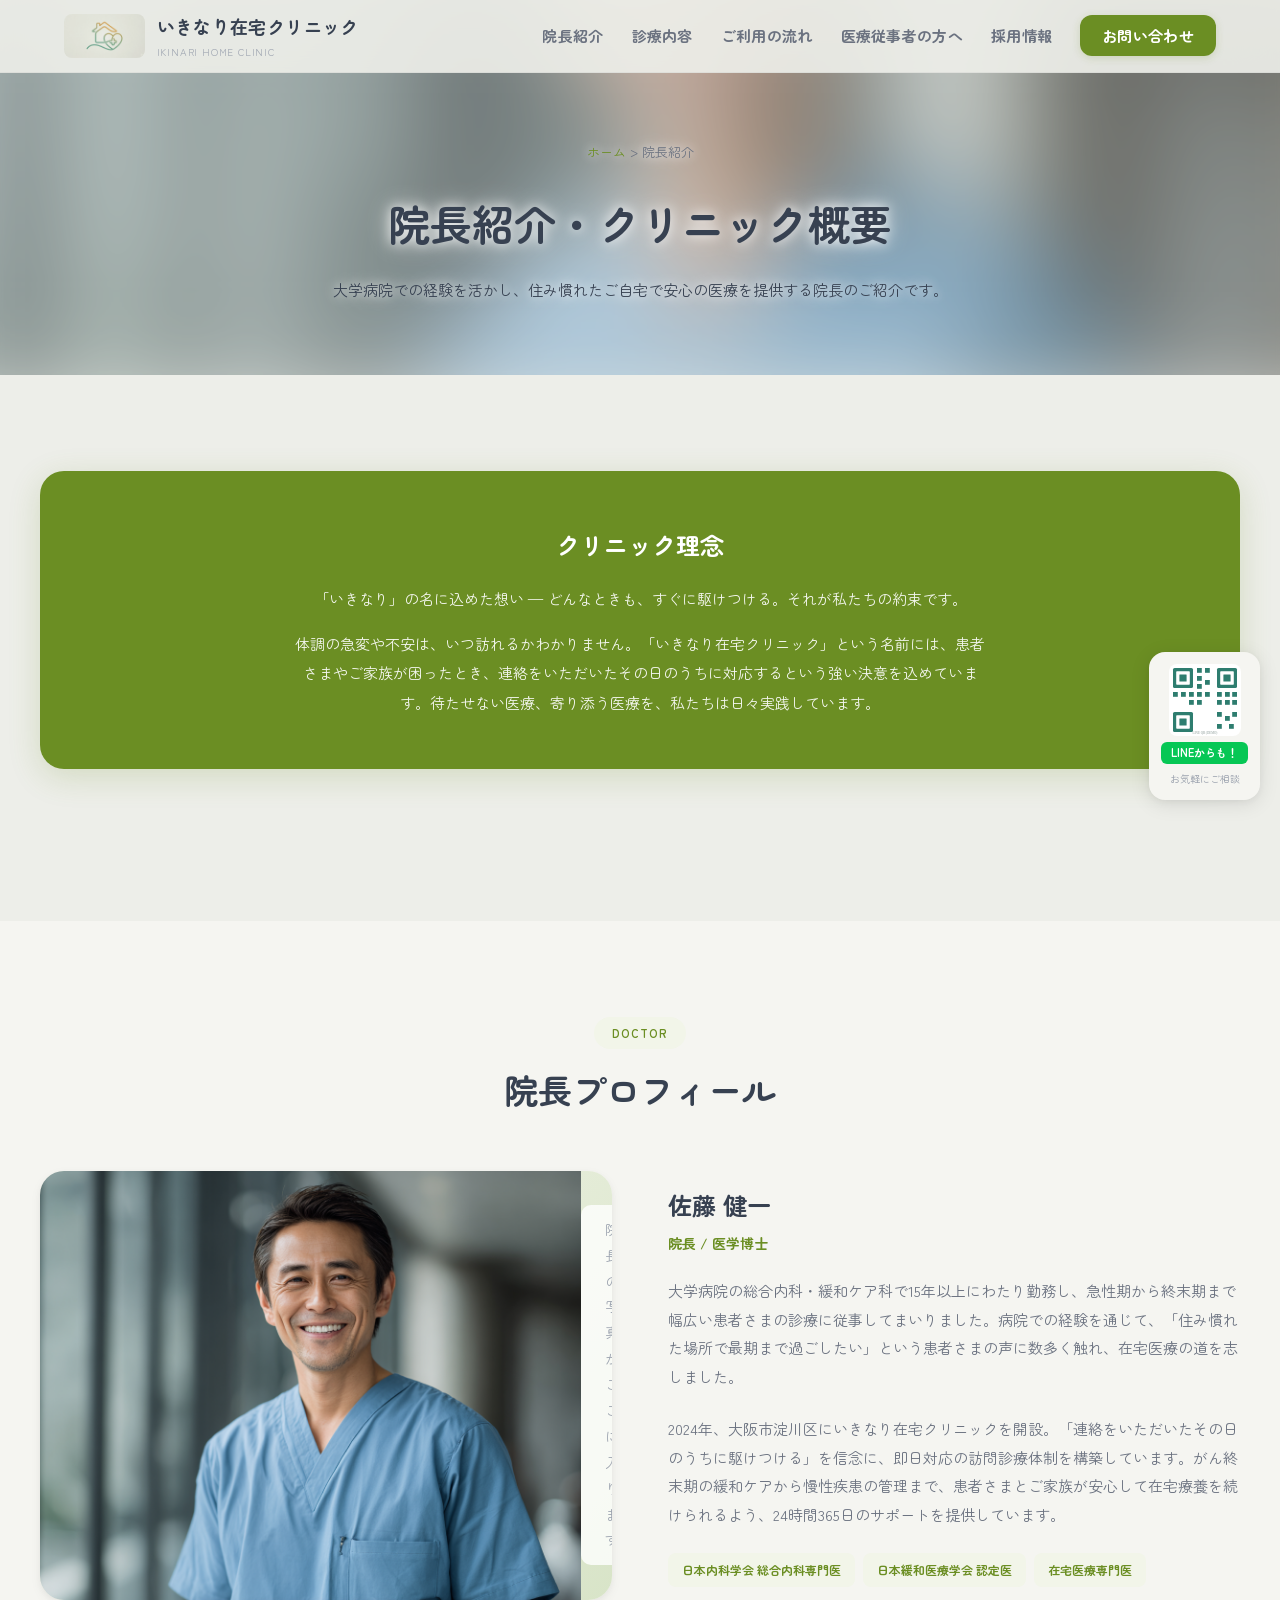
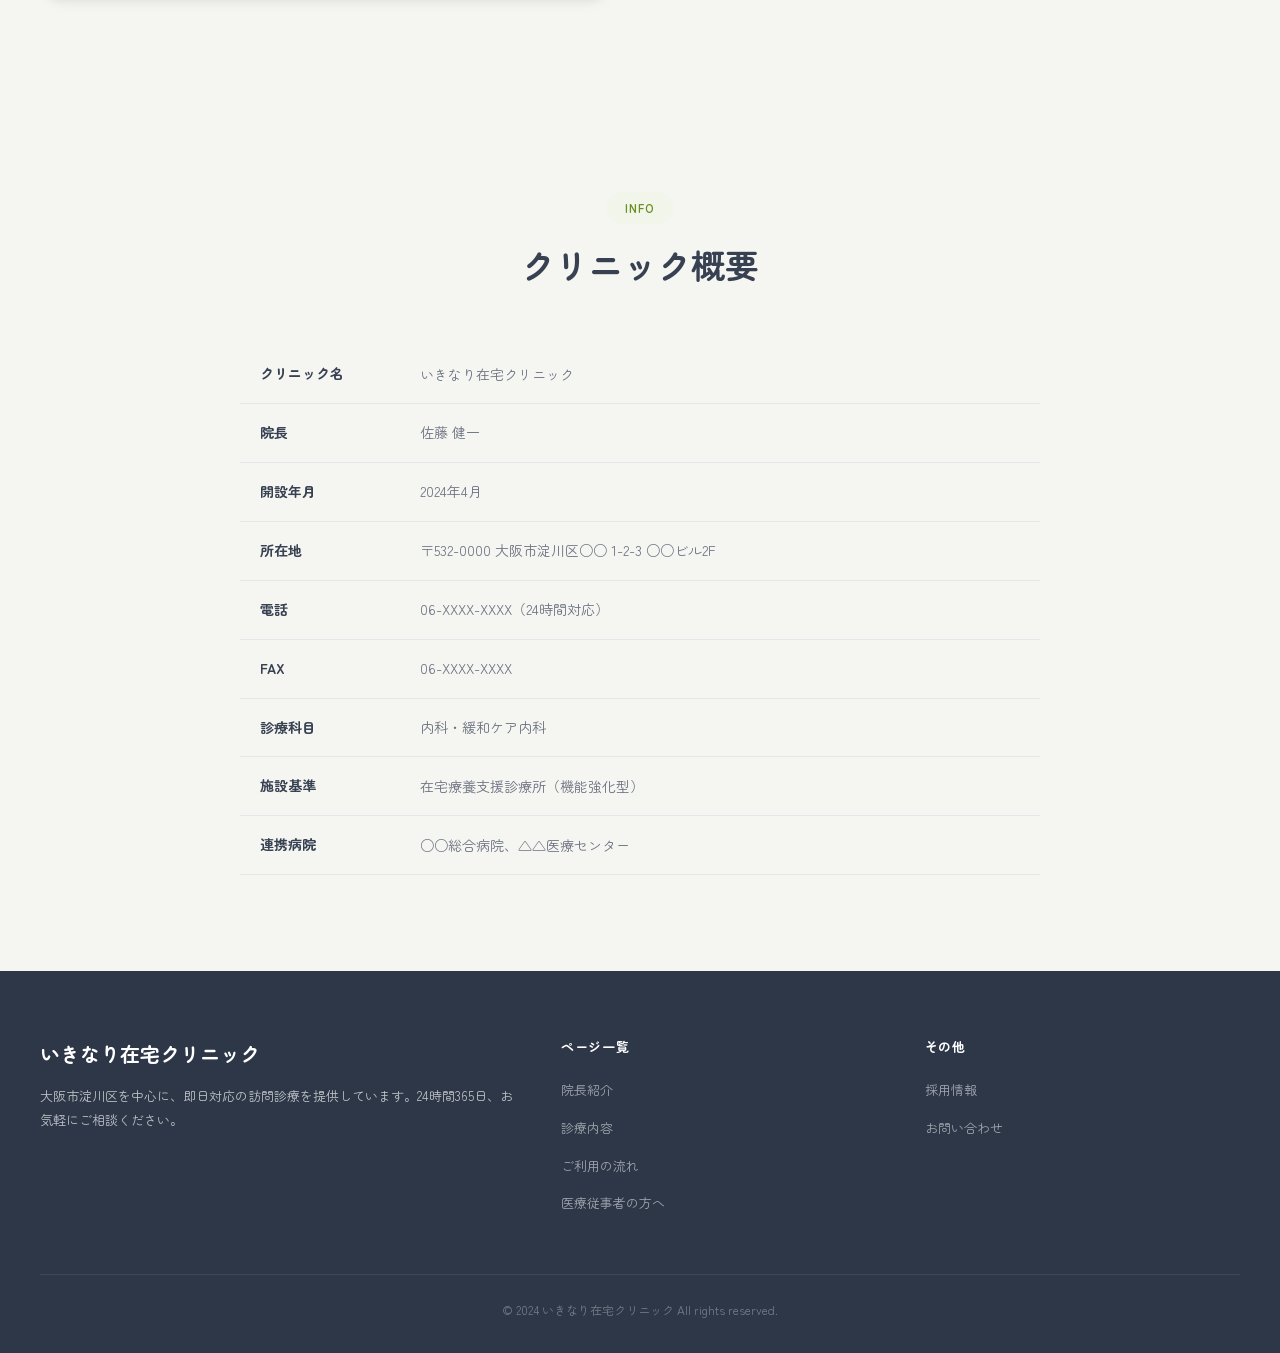
==== about.html @ eeaca8ad "Living room hero, frosted banner fix, stronger reason cards, floating LINE sidebar, rename to 医療従事者の" ====
<!DOCTYPE html>
<html lang="ja">
<head>
  <meta charset="UTF-8">
  <meta name="viewport" content="width=device-width, initial-scale=1.0">
  <title>院長紹介・クリニック概要｜いきなり在宅クリニック｜大阪市淀川区の訪問診療</title>
  <meta name="description" content="いきなり在宅クリニック院長 佐藤健一のプロフィールとクリニック概要。大学病院での豊富な経験を活かし、大阪市淀川区を中心に即日対応の訪問診療を提供しています。">
  <meta name="color-scheme" content="only light">

  <!-- OGP -->
  <meta property="og:title" content="院長紹介・クリニック概要｜いきなり在宅クリニック">
  <meta property="og:description" content="いきなり在宅クリニック院長 佐藤健一のプロフィールとクリニック概要。大学病院での豊富な経験を活かし、即日対応の訪問診療を提供しています。">
  <meta property="og:type" content="website">
  <meta property="og:url" content="https://ikinari-clinic.com/about.html">
  <meta property="og:site_name" content="いきなり在宅クリニック">
  <meta property="og:locale" content="ja_JP">

  <!-- Google Fonts -->
  <link rel="preconnect" href="https://fonts.googleapis.com">
  <link rel="preconnect" href="https://fonts.gstatic.com" crossorigin>
  <link href="https://fonts.googleapis.com/css2?family=Noto+Sans+JP:wght@400;700&family=Zen+Maru+Gothic:wght@400;700&display=swap" rel="stylesheet">

  <link rel="stylesheet" href="style.css">
</head>
<body>

  <!-- ===== NAVIGATION ===== -->
  <nav class="nav" id="nav">
    <div class="nav-inner">
      <a href="index.html" class="nav-logo">
        <img src="assets/logo.png" alt="いきなり在宅クリニック" style="height:44px;width:auto;">
        <div>
          <div class="nav-logo-text">いきなり在宅クリニック</div>
          <div class="nav-logo-sub">IKINARI HOME CLINIC</div>
        </div>
      </a>
      <ul class="nav-links" id="navLinks">
        <li><a href="about.html">院長紹介</a></li>
        <li><a href="services.html">診療内容</a></li>
        <li><a href="flow.html">ご利用の流れ</a></li>
        <li><a href="referral.html">医療従事者の方へ</a></li>
        <li><a href="recruit.html">採用情報</a></li>
        <li><a href="contact.html" class="nav-cta">お問い合わせ</a></li>
      </ul>
      <button class="hamburger" id="hamburger" aria-label="メニュー">
        <span></span>
        <span></span>
        <span></span>
      </button>
    </div>
  </nav>

  <!-- ===== PAGE HERO ===== -->
  <section class="page-hero">
    <div class="page-hero-bg"><img src="assets/doctor-portrait.png" alt=""></div>
    <div class="page-hero-inner">
      <div class="breadcrumb"><a href="index.html">ホーム</a> &gt; 院長紹介</div>
      <h1>院長紹介・クリニック概要</h1>
      <p>大学病院での経験を活かし、住み慣れたご自宅で安心の医療を提供する院長のご紹介です。</p>
    </div>
  </section>

  <!-- ===== PHILOSOPHY ===== -->
  <section class="section">
    <div class="section-inner">
      <div class="philosophy">
        <h3>クリニック理念</h3>
        <p>「いきなり」の名に込めた想い &#8212; どんなときも、すぐに駆けつける。それが私たちの約束です。</p>
        <p style="margin-top: 16px;">体調の急変や不安は、いつ訪れるかわかりません。「いきなり在宅クリニック」という名前には、患者さまやご家族が困ったとき、連絡をいただいたその日のうちに対応するという強い決意を込めています。待たせない医療、寄り添う医療を、私たちは日々実践しています。</p>
      </div>
    </div>
  </section>

  <!-- ===== ABOUT (院長プロフィール) ===== -->
  <section class="section section-alt">
    <div class="section-inner">
      <div class="section-header">
        <span class="section-tag">DOCTOR</span>
        <h2 class="section-title">院長プロフィール</h2>
      </div>
      <div class="about-grid">
        <div class="about-photo"><img src="assets/doctor-portrait.png" alt="院長 佐藤健一" style="width:100%;height:100%;object-fit:cover;"></div>
        <div>
          <h3 class="about-name">佐藤 健一</h3>
          <p class="about-title">院長 / 医学博士</p>
          <p class="about-text">大学病院の総合内科・緩和ケア科で15年以上にわたり勤務し、急性期から終末期まで幅広い患者さまの診療に従事してまいりました。病院での経験を通じて、「住み慣れた場所で最期まで過ごしたい」という患者さまの声に数多く触れ、在宅医療の道を志しました。</p>
          <p class="about-text">2024年、大阪市淀川区にいきなり在宅クリニックを開設。「連絡をいただいたその日のうちに駆けつける」を信念に、即日対応の訪問診療体制を構築しています。がん終末期の緩和ケアから慢性疾患の管理まで、患者さまとご家族が安心して在宅療養を続けられるよう、24時間365日のサポートを提供しています。</p>
          <div class="about-qualifications">
            <span class="about-qual">日本内科学会 総合内科専門医</span>
            <span class="about-qual">日本緩和医療学会 認定医</span>
            <span class="about-qual">在宅医療専門医</span>
          </div>
        </div>
      </div>
    </div>
  </section>

  <!-- ===== CLINIC INFO ===== -->
  <section class="section section-alt">
    <div class="section-inner">
      <div class="section-header">
        <span class="section-tag">INFO</span>
        <h2 class="section-title">クリニック概要</h2>
      </div>
      <table class="info-table">
        <tr>
          <th>クリニック名</th>
          <td>いきなり在宅クリニック</td>
        </tr>
        <tr>
          <th>院長</th>
          <td>佐藤 健一</td>
        </tr>
        <tr>
          <th>開設年月</th>
          <td>2024年4月</td>
        </tr>
        <tr>
          <th>所在地</th>
          <td>〒532-0000 大阪市淀川区○○ 1-2-3 ○○ビル2F</td>
        </tr>
        <tr>
          <th>電話</th>
          <td>06-XXXX-XXXX（24時間対応）</td>
        </tr>
        <tr>
          <th>FAX</th>
          <td>06-XXXX-XXXX</td>
        </tr>
        <tr>
          <th>診療科目</th>
          <td>内科・緩和ケア内科</td>
        </tr>
        <tr>
          <th>施設基準</th>
          <td>在宅療養支援診療所（機能強化型）</td>
        </tr>
        <tr>
          <th>連携病院</th>
          <td>○○総合病院、△△医療センター</td>
        </tr>
      </table>
    </div>
  </section>

  <!-- ===== FOOTER ===== -->
  <footer class="footer">
    <div class="footer-inner">
      <div>
        <div class="footer-logo">いきなり在宅クリニック</div>
        <p class="footer-desc">大阪市淀川区を中心に、即日対応の訪問診療を提供しています。24時間365日、お気軽にご相談ください。</p>
      </div>
      <div>
        <h4>ページ一覧</h4>
        <ul class="footer-links">
          <li><a href="about.html">院長紹介</a></li>
          <li><a href="services.html">診療内容</a></li>
          <li><a href="flow.html">ご利用の流れ</a></li>
          <li><a href="referral.html">医療従事者の方へ</a></li>
        </ul>
      </div>
      <div>
        <h4>その他</h4>
        <ul class="footer-links">
          <li><a href="recruit.html">採用情報</a></li>
          <li><a href="contact.html">お問い合わせ</a></li>
        </ul>
      </div>
    </div>
    <div class="footer-bottom">
      &copy; 2024 いきなり在宅クリニック All rights reserved.
    </div>
  </footer>

  <!-- ===== PHONE BANNER (mobile) ===== -->
  <div class="phone-banner">
    <a href="tel:06-XXXX-XXXX">&#x1F4DE; 06-XXXX-XXXX</a>
    <small>24時間対応・お気軽にご相談ください</small>
  </div>

  <div class="line-float">
    <img src="assets/qr-line.svg" alt="LINE QRコード" class="line-float-qr">
    <span class="line-float-badge">LINEからも！</span>
    <small>お気軽にご相談</small>
  </div>
  <script src="main.js"></script>
</body>
</html>
---- style.css ----
*, *::before, *::after { margin: 0; padding: 0; box-sizing: border-box; }

:root {
  /* くすのきグリーン系パレット */
  --primary: #6B8E23;
  --primary-light: #F2F5E9;
  --primary-dark: #556B1E;
  --primary-muted: rgba(107,142,35,0.12);
  --accent: #C4875A;
  --accent-light: #FFF5EE;
  --text: #374151;
  --text-light: #6B7280;
  --text-muted: #9CA3AF;
  --bg: #EDEEE9;
  --white: #F5F5F1;
  --border: #E5E7EB;
  --shadow-sm: 0 1px 4px rgba(0,0,0,0.04), 0 2px 8px rgba(0,0,0,0.02);
  --shadow-md: 0 4px 12px rgba(0,0,0,0.05), 0 2px 6px rgba(0,0,0,0.03);
  --shadow-lg: 0 8px 28px rgba(0,0,0,0.07), 0 4px 12px rgba(0,0,0,0.04);
  --radius: 16px;
  --radius-lg: 24px;
}

html {
  scroll-behavior: smooth;
  color-scheme: only light;
}

body {
  font-family: 'Zen Maru Gothic', 'Noto Sans JP', sans-serif;
  color: var(--text);
  background: var(--bg) !important;
  line-height: 1.85;
  font-weight: 400;
  -webkit-font-smoothing: antialiased;
  font-size: 15px;
}

/* ===== NAVIGATION ===== */
.nav {
  position: fixed;
  top: 0;
  left: 0;
  right: 0;
  z-index: 1000;
  background: rgba(237,238,233,0.92);
  backdrop-filter: blur(24px);
  -webkit-backdrop-filter: blur(24px);
  border-bottom: 1px solid rgba(0,0,0,0.04);
  transition: box-shadow 0.3s;
}
.nav.scrolled { box-shadow: var(--shadow-md); }
.nav-inner {
  max-width: 1200px;
  margin: 0 auto;
  padding: 0 24px;
  display: flex;
  align-items: center;
  justify-content: space-between;
  height: 72px;
}
.nav-logo {
  display: flex;
  align-items: center;
  gap: 12px;
  text-decoration: none;
  color: var(--primary);
}
.nav-logo img {
  border-radius: 8px;
  mix-blend-mode: multiply;
}
.nav-logo-icon {
  width: 42px;
  height: 42px;
  background: var(--primary);
  border-radius: 12px;
  display: flex;
  align-items: center;
  justify-content: center;
  color: white;
  font-size: 20px;
}
.nav-logo-text {
  font-weight: 700;
  font-size: 18px;
  letter-spacing: 0.02em;
  color: var(--text);
  white-space: nowrap;
}
.nav-logo-sub {
  font-size: 10px;
  font-weight: 400;
  color: var(--text-muted);
  display: block;
  letter-spacing: 0.08em;
}
.nav-links {
  display: flex;
  align-items: center;
  gap: 28px;
  list-style: none;
}
.nav-links a {
  text-decoration: none;
  color: var(--text-light);
  font-size: 15px;
  font-weight: 700;
  letter-spacing: 0.02em;
  transition: color 0.2s;
  position: relative;
}
.nav-links a:hover { color: var(--primary); }
.nav-links a::after {
  content: '';
  position: absolute;
  bottom: -4px;
  left: 0;
  width: 0;
  height: 2px;
  background: var(--primary);
  border-radius: 1px;
  transition: width 0.3s;
}
.nav-links a:hover::after { width: 100%; }
.nav-cta {
  background: var(--primary) !important;
  color: white !important;
  padding: 10px 22px !important;
  border-radius: 12px !important;
  font-size: 15px !important;
  font-weight: 700 !important;
  transition: all 0.3s ease !important;
  box-shadow: 0 2px 8px rgba(107,142,35,0.2);
}
.nav-cta:hover {
  background: var(--primary-dark) !important;
  transform: translateY(-2px);
  box-shadow: 0 4px 16px rgba(107,142,35,0.3) !important;
}
.nav-cta::after { display: none !important; }

/* Floating LINE sidebar */
.line-float {
  position: fixed;
  right: 20px;
  bottom: 100px;
  z-index: 999;
  display: flex;
  flex-direction: column;
  align-items: center;
  gap: 6px;
  background: var(--white);
  padding: 12px;
  border-radius: 16px;
  box-shadow: 0 4px 20px rgba(0,0,0,0.1), 0 2px 8px rgba(0,0,0,0.05);
  transition: transform 0.3s, box-shadow 0.3s;
}
.line-float:hover {
  transform: translateY(-3px);
  box-shadow: 0 8px 28px rgba(0,0,0,0.14), 0 4px 12px rgba(0,0,0,0.06);
}
.line-float-qr {
  width: 72px;
  height: 72px;
  border-radius: 8px;
}
.line-float-badge {
  display: inline-block;
  background: #06C755;
  color: white;
  font-size: 11px;
  font-weight: 700;
  padding: 3px 10px;
  border-radius: 6px;
  line-height: 1.4;
  white-space: nowrap;
}
.line-float small {
  font-size: 10px;
  color: var(--text-muted);
  white-space: nowrap;
}

/* Mobile menu */
.hamburger {
  display: none;
  flex-direction: column;
  gap: 5px;
  background: none;
  border: none;
  cursor: pointer;
  padding: 8px;
}
.hamburger span {
  display: block;
  width: 24px;
  height: 2px;
  background: var(--text);
  border-radius: 2px;
  transition: 0.3s;
}

/* ===== HERO (old single-page hero, kept for sub-pages if needed) ===== */
.hero {
  padding: 140px 24px 80px;
  background: linear-gradient(165deg, var(--bg) 0%, var(--primary-light) 50%, #EDF2E4 100%);
  position: relative;
  overflow: hidden;
}
.hero::before {
  content: '';
  position: absolute;
  top: -100px;
  right: -100px;
  width: 500px;
  height: 500px;
  background: radial-gradient(circle, rgba(107,142,35,0.05) 0%, transparent 70%);
  border-radius: 50%;
}
.hero-inner {
  max-width: 1200px;
  margin: 0 auto;
  display: grid;
  grid-template-columns: 1fr 1fr;
  gap: 60px;
  align-items: center;
  position: relative;
  z-index: 1;
}
.hero-badge {
  display: inline-flex;
  align-items: center;
  gap: 8px;
  background: var(--white);
  padding: 8px 16px;
  border-radius: 100px;
  font-size: 13px;
  font-weight: 700;
  color: var(--primary);
  margin-bottom: 24px;
  box-shadow: var(--shadow-sm);
}
.hero-badge-dot {
  width: 8px;
  height: 8px;
  background: var(--primary);
  border-radius: 50%;
  animation: pulse 2s infinite;
}
@keyframes pulse {
  0%, 100% { opacity: 1; }
  50% { opacity: 0.4; }
}
.hero h1 {
  font-size: clamp(28px, 4vw, 44px);
  font-weight: 700;
  line-height: 1.4;
  color: var(--text);
  margin-bottom: 20px;
}
.hero h1 em {
  font-style: normal;
  color: var(--primary);
}
.hero-desc {
  font-size: 15px;
  color: var(--text-light);
  line-height: 1.9;
  margin-bottom: 36px;
}
.hero-actions {
  display: flex;
  gap: 16px;
  flex-wrap: wrap;
}
.hero-visual { position: relative; }
.hero-card {
  background: var(--white);
  border-radius: var(--radius-lg);
  padding: 40px;
  box-shadow: var(--shadow-lg);
}
.hero-card-label {
  font-size: 11px;
  font-weight: 700;
  color: var(--text-muted);
  text-transform: uppercase;
  letter-spacing: 0.12em;
  margin-bottom: 20px;
}
.hero-stats {
  display: grid;
  grid-template-columns: 1fr 1fr;
  gap: 20px;
}
.hero-stat {
  text-align: center;
  padding: 20px;
  background: var(--bg);
  border-radius: var(--radius);
}
.hero-stat-number {
  font-size: 32px;
  font-weight: 700;
  color: var(--primary);
  line-height: 1.2;
}
.hero-stat-unit { font-size: 14px; font-weight: 400; }
.hero-stat-label { font-size: 12px; color: var(--text-muted); margin-top: 4px; }
.hero-float {
  position: absolute;
  background: var(--white);
  border-radius: var(--radius);
  padding: 14px 20px;
  box-shadow: var(--shadow-md);
  font-size: 13px;
  font-weight: 700;
  display: flex;
  align-items: center;
  gap: 10px;
  animation: float 3s ease-in-out infinite;
}
@keyframes float {
  0%, 100% { transform: translateY(0); }
  50% { transform: translateY(-8px); }
}
.hero-float-1 { top: -20px; right: -20px; color: var(--primary); }
.hero-float-2 { bottom: -16px; left: -20px; color: var(--accent); animation-delay: 1.5s; }

/* ===== BUTTONS ===== */
.btn {
  display: inline-flex;
  align-items: center;
  gap: 8px;
  padding: 16px 32px;
  border-radius: 14px;
  font-size: 15px;
  font-weight: 700;
  text-decoration: none;
  transition: all 0.35s cubic-bezier(0.4, 0, 0.2, 1);
  border: none;
  cursor: pointer;
  font-family: 'Zen Maru Gothic', 'Noto Sans JP', sans-serif;
}
.btn-primary {
  background: var(--primary);
  color: white;
  box-shadow: 0 4px 14px rgba(107,142,35,0.25);
}
.btn-primary:hover {
  background: var(--primary-dark);
  transform: translateY(-3px);
  box-shadow: 0 8px 24px rgba(107,142,35,0.35);
}
.btn-outline {
  background: var(--white);
  color: var(--primary);
  border: 2px solid var(--primary);
}
.btn-outline:hover {
  background: var(--primary-light);
  transform: translateY(-3px);
  box-shadow: 0 6px 20px rgba(107,142,35,0.12);
}
.btn-accent {
  background: var(--accent);
  color: white;
  box-shadow: 0 4px 14px rgba(196,135,90,0.25);
}
.btn-accent:hover {
  background: #B07648;
  transform: translateY(-3px);
  box-shadow: 0 8px 24px rgba(196,135,90,0.35);
}

/* ===== SECTIONS COMMON ===== */
.section {
  padding: 96px 24px;
}
.section-alt { background: var(--white); }
.section-inner {
  max-width: 1200px;
  margin: 0 auto;
}
.section-header {
  text-align: center;
  margin-bottom: 56px;
}
.section-tag {
  display: inline-block;
  font-size: 11px;
  font-weight: 700;
  color: var(--primary);
  background: var(--primary-light);
  padding: 6px 18px;
  border-radius: 100px;
  margin-bottom: 16px;
  letter-spacing: 0.1em;
}
.section-title {
  font-size: clamp(24px, 3vw, 34px);
  font-weight: 700;
  color: var(--text);
  margin-bottom: 14px;
  line-height: 1.45;
}
.section-desc {
  font-size: 15px;
  color: var(--text-light);
  max-width: 600px;
  margin: 0 auto;
  line-height: 1.85;
}

/* ===== PAGE HERO (sub pages) ===== */
/* Frosted-glass page hero */
.page-hero {
  position: relative;
  padding: 140px 24px 72px;
  text-align: center;
  overflow: hidden;
  isolation: isolate;
}
.page-hero-bg {
  position: absolute;
  inset: 0;
  z-index: -2;
  overflow: hidden;
}
.page-hero-bg img {
  width: 100%;
  height: 100%;
  object-fit: cover;
  transform: scale(1.15);
  filter: blur(44px);
}
.page-hero::after {
  content: '';
  position: absolute;
  inset: 0;
  z-index: -1;
  background: rgba(237,238,233,0.3);
  backdrop-filter: blur(2px);
}
.page-hero-inner {
  max-width: 800px;
  margin: 0 auto;
  position: relative;
  z-index: 1;
}
.page-hero h1 {
  font-size: clamp(28px, 4vw, 42px);
  font-weight: 700;
  color: var(--text);
  margin-bottom: 14px;
  text-shadow: 0 0 12px rgba(255,255,255,0.9), 0 0 24px rgba(255,255,255,0.7);
}
.page-hero p {
  font-size: 15px;
  color: var(--text);
  line-height: 1.85;
  text-shadow: 0 0 10px rgba(255,255,255,0.9), 0 0 20px rgba(255,255,255,0.6);
}
.breadcrumb {
  font-size: 13px;
  color: var(--text-light);
  margin-bottom: 20px;
  text-shadow: 0 0 10px rgba(255,255,255,0.9), 0 0 20px rgba(255,255,255,0.6);
}
.breadcrumb a {
  color: var(--primary);
  text-decoration: none;
}
.breadcrumb a:hover { text-decoration: underline; }

/* ===== ABOUT ===== */
.about-grid {
  display: grid;
  grid-template-columns: 1fr 1fr;
  gap: 56px;
  align-items: center;
}
.about-photo {
  width: 100%;
  aspect-ratio: 4/3;
  background: linear-gradient(135deg, var(--primary-light), #D8E4C8);
  border-radius: var(--radius-lg);
  display: flex;
  align-items: center;
  justify-content: center;
  overflow: hidden;
  box-shadow: var(--shadow-md);
}
.about-photo::after {
  content: '院長の写真がここに入ります';
  font-size: 14px;
  color: var(--text-muted);
  background: rgba(255,255,255,0.8);
  padding: 12px 24px;
  border-radius: 10px;
}
.about-name {
  font-size: 24px;
  font-weight: 700;
  margin-bottom: 4px;
}
.about-title {
  font-size: 14px;
  color: var(--primary);
  font-weight: 700;
  margin-bottom: 20px;
}
.about-text {
  font-size: 15px;
  color: var(--text-light);
  margin-bottom: 24px;
  line-height: 1.9;
}
.about-qualifications {
  display: flex;
  flex-wrap: wrap;
  gap: 8px;
}
.about-qual {
  font-size: 12px;
  font-weight: 700;
  color: var(--primary);
  background: var(--primary-light);
  padding: 6px 14px;
  border-radius: 8px;
}

/* ===== PHILOSOPHY ===== */
.philosophy {
  background: var(--primary);
  color: white;
  border-radius: var(--radius-lg);
  padding: 52px;
  text-align: center;
  margin-bottom: 56px;
  box-shadow: 0 8px 32px rgba(107,142,35,0.2);
}
.philosophy h3 {
  font-size: 24px;
  font-weight: 700;
  margin-bottom: 16px;
}
.philosophy p {
  font-size: 15px;
  opacity: 0.92;
  line-height: 1.95;
  max-width: 700px;
  margin: 0 auto;
}

/* ===== SERVICES ===== */
.services-grid {
  display: grid;
  grid-template-columns: repeat(3, 1fr);
  gap: 24px;
}
.service-card {
  background: var(--white);
  border-radius: var(--radius-lg);
  padding: 36px 28px;
  box-shadow: var(--shadow-sm);
  transition: all 0.35s cubic-bezier(0.4, 0, 0.2, 1);
  position: relative;
  overflow: hidden;
}
.service-card:hover {
  transform: translateY(-4px);
  box-shadow: var(--shadow-lg);
}
.service-icon {
  width: 52px;
  height: 52px;
  background: var(--primary-light);
  border-radius: 14px;
  display: flex;
  align-items: center;
  justify-content: center;
  font-size: 24px;
  margin-bottom: 20px;
}
.service-card h3 {
  font-size: 17px;
  font-weight: 700;
  margin-bottom: 10px;
  color: var(--text);
}
.service-card p {
  font-size: 14px;
  color: var(--text-light);
  line-height: 1.85;
}
.service-card .same-day-badge {
  display: inline-block;
  font-size: 11px;
  font-weight: 700;
  color: var(--accent);
  background: var(--accent-light);
  padding: 3px 10px;
  border-radius: 6px;
  margin-top: 12px;
}

/* Procedures list */
.procedures-grid {
  display: grid;
  grid-template-columns: repeat(2, 1fr);
  gap: 14px;
}
.procedure-item {
  display: flex;
  align-items: center;
  gap: 12px;
  padding: 16px 20px;
  background: var(--white);
  border-radius: var(--radius);
  font-size: 14px;
  color: var(--text);
  box-shadow: var(--shadow-sm);
  transition: all 0.3s;
}
.procedure-item:hover {
  transform: translateY(-2px);
  box-shadow: var(--shadow-md);
}
.procedure-item::before {
  content: '✓';
  color: var(--primary);
  font-weight: 700;
  flex-shrink: 0;
}

/* ===== FLOW ===== */
.flow-steps {
  display: grid;
  grid-template-columns: repeat(4, 1fr);
  gap: 24px;
  position: relative;
}
.flow-steps::before {
  content: '';
  position: absolute;
  top: 40px;
  left: 12.5%;
  right: 12.5%;
  height: 2px;
  background: var(--border);
  z-index: 0;
}
.flow-step {
  text-align: center;
  position: relative;
  z-index: 1;
}
.flow-step-num {
  width: 56px;
  height: 56px;
  background: var(--primary);
  color: white;
  border-radius: 50%;
  display: flex;
  align-items: center;
  justify-content: center;
  font-size: 20px;
  font-weight: 700;
  margin: 0 auto 16px;
  box-shadow: 0 4px 14px rgba(107,142,35,0.25);
}
.flow-step h4 {
  font-size: 15px;
  font-weight: 700;
  margin-bottom: 8px;
  color: var(--text);
}
.flow-step p {
  font-size: 13px;
  color: var(--text-muted);
  line-height: 1.8;
}

/* ===== FEE ===== */
.fee-cards {
  display: grid;
  grid-template-columns: repeat(3, 1fr);
  gap: 24px;
  margin-bottom: 32px;
}
.fee-card {
  background: var(--white);
  border-radius: var(--radius-lg);
  padding: 32px 24px;
  text-align: center;
  box-shadow: var(--shadow-sm);
  transition: all 0.3s;
}
.fee-card:hover {
  transform: translateY(-3px);
  box-shadow: var(--shadow-md);
}
.fee-card-label {
  font-size: 13px;
  font-weight: 700;
  color: var(--primary);
  margin-bottom: 12px;
}
.fee-card-amount {
  font-size: 36px;
  font-weight: 700;
  color: var(--text);
  line-height: 1.2;
}
.fee-card-unit { font-size: 14px; font-weight: 400; color: var(--text-light); }
.fee-card-desc { font-size: 13px; color: var(--text-muted); margin-top: 8px; }
.fee-note {
  text-align: center;
  font-size: 14px;
  color: var(--text-light);
  background: var(--primary-light);
  padding: 20px;
  border-radius: var(--radius);
}

/* ===== FAQ ===== */
.faq-list {
  max-width: 800px;
  margin: 0 auto;
}
.faq-item {
  border-radius: var(--radius);
  margin-bottom: 14px;
  overflow: hidden;
  background: var(--white);
  box-shadow: var(--shadow-sm);
}
.faq-question {
  width: 100%;
  background: none;
  border: none;
  padding: 20px 24px;
  font-size: 15px;
  font-weight: 700;
  color: var(--text);
  text-align: left;
  cursor: pointer;
  display: flex;
  justify-content: space-between;
  align-items: center;
  font-family: 'Zen Maru Gothic', 'Noto Sans JP', sans-serif;
  transition: background 0.2s;
  line-height: 1.7;
}
.faq-question:hover { background: var(--bg); }
.faq-question::after {
  content: '+';
  font-size: 20px;
  color: var(--primary);
  font-weight: 700;
  flex-shrink: 0;
  margin-left: 16px;
}
.faq-item.active .faq-question::after { content: '−'; }
.faq-answer {
  max-height: 0;
  overflow: hidden;
  transition: max-height 0.3s ease;
}
.faq-answer-inner {
  padding: 0 24px 20px;
  font-size: 14px;
  color: var(--text-light);
  line-height: 1.9;
}

/* ===== AREA ===== */
.area-content {
  display: grid;
  grid-template-columns: 1fr 1fr;
  gap: 40px;
  align-items: start;
}
.area-map {
  width: 100%;
  aspect-ratio: 4/3;
  background: #EDF1E6;
  border-radius: var(--radius-lg);
  display: flex;
  align-items: center;
  justify-content: center;
  font-size: 14px;
  color: var(--text-muted);
  box-shadow: var(--shadow-sm);
}
.area-list {
  background: var(--white);
  border-radius: var(--radius-lg);
  padding: 32px;
  box-shadow: var(--shadow-sm);
}
.area-list h3 {
  font-size: 18px;
  font-weight: 700;
  margin-bottom: 20px;
  color: var(--text);
}
.area-tags {
  display: flex;
  flex-wrap: wrap;
  gap: 10px;
  margin-bottom: 24px;
}
.area-tag {
  font-size: 14px;
  font-weight: 700;
  color: var(--text);
  background: var(--bg);
  padding: 8px 16px;
  border-radius: 10px;
}
.area-note {
  font-size: 13px;
  color: var(--text-muted);
  padding-top: 16px;
  border-top: 1px solid var(--border);
}

/* ===== CONTACT / FORMS ===== */
.contact-wrapper {
  display: grid;
  grid-template-columns: 1fr 1.2fr;
  gap: 48px;
  align-items: start;
}
.contact-info {
  padding: 40px;
  background: var(--primary);
  border-radius: var(--radius-lg);
  color: white;
  box-shadow: 0 8px 32px rgba(107,142,35,0.2);
}
.contact-info h3 {
  font-size: 22px;
  font-weight: 700;
  margin-bottom: 16px;
}
.contact-info p {
  font-size: 14px;
  opacity: 0.88;
  line-height: 1.85;
  margin-bottom: 32px;
}
.contact-detail {
  display: flex;
  align-items: center;
  gap: 14px;
  margin-bottom: 20px;
}
.contact-detail-icon {
  width: 44px;
  height: 44px;
  background: rgba(255,255,255,0.15);
  border-radius: 12px;
  display: flex;
  align-items: center;
  justify-content: center;
  font-size: 18px;
  flex-shrink: 0;
}
.contact-detail-text {
  font-size: 14px;
  line-height: 1.6;
}
.contact-detail-text strong {
  display: block;
  font-size: 12px;
  opacity: 0.7;
  font-weight: 700;
  margin-bottom: 2px;
}
.contact-form-card {
  background: var(--white);
  border-radius: var(--radius-lg);
  padding: 40px;
  box-shadow: var(--shadow-md);
}
.contact-form-card h3 {
  font-size: 20px;
  font-weight: 700;
  margin-bottom: 8px;
}
.contact-form-card > p {
  font-size: 13px;
  color: var(--text-muted);
  margin-bottom: 28px;
}
.form-group { margin-bottom: 20px; }
.form-label {
  display: block;
  font-size: 13px;
  font-weight: 700;
  color: var(--text);
  margin-bottom: 6px;
}
.form-label .required {
  font-size: 11px;
  color: #DC6B6B;
  margin-left: 6px;
  font-weight: 700;
}
.form-input,
.form-select,
.form-textarea {
  width: 100%;
  padding: 13px 16px;
  border: 1.5px solid var(--border);
  border-radius: 12px;
  font-size: 14px;
  font-family: 'Zen Maru Gothic', 'Noto Sans JP', sans-serif;
  color: var(--text);
  background: var(--white);
  transition: border-color 0.2s, box-shadow 0.2s;
  -webkit-appearance: none;
  appearance: none;
}
.form-input:focus,
.form-select:focus,
.form-textarea:focus {
  outline: none;
  border-color: var(--primary);
  box-shadow: 0 0 0 3px rgba(107,142,35,0.1);
}
.form-textarea { resize: vertical; min-height: 120px; }
.form-select {
  background-image: url("data:image/svg+xml,%3Csvg xmlns='http://www.w3.org/2000/svg' width='12' height='8' viewBox='0 0 12 8'%3E%3Cpath d='M1 1l5 5 5-5' stroke='%239CA3AF' stroke-width='2' fill='none'/%3E%3C/svg%3E");
  background-repeat: no-repeat;
  background-position: right 16px center;
  padding-right: 40px;
}
.form-row {
  display: grid;
  grid-template-columns: 1fr 1fr;
  gap: 16px;
}
.btn-submit {
  width: 100%;
  padding: 16px;
  background: var(--primary);
  color: white;
  border: none;
  border-radius: 14px;
  font-size: 15px;
  font-weight: 700;
  font-family: 'Zen Maru Gothic', 'Noto Sans JP', sans-serif;
  cursor: pointer;
  transition: all 0.35s cubic-bezier(0.4, 0, 0.2, 1);
  margin-top: 8px;
  box-shadow: 0 4px 14px rgba(107,142,35,0.2);
}
.btn-submit:hover {
  background: var(--primary-dark);
  transform: translateY(-3px);
  box-shadow: 0 8px 24px rgba(107,142,35,0.3);
}

/* ===== RECRUIT ===== */
.recruit-hero {
  background: linear-gradient(135deg, var(--accent-light), #FFF8F1);
  border-radius: var(--radius-lg);
  padding: 52px;
  margin-bottom: 40px;
  position: relative;
  overflow: hidden;
}
.recruit-hero::before {
  content: '';
  position: absolute;
  top: -30px;
  right: -30px;
  width: 200px;
  height: 200px;
  background: radial-gradient(circle, rgba(196,135,90,0.12) 0%, transparent 70%);
  border-radius: 50%;
}
.recruit-hero h3 {
  font-size: 26px;
  font-weight: 700;
  color: var(--text);
  margin-bottom: 12px;
  position: relative;
}
.recruit-hero p {
  font-size: 15px;
  color: var(--text-light);
  max-width: 600px;
  position: relative;
  line-height: 1.9;
}
.recruit-positions {
  display: grid;
  grid-template-columns: repeat(2, 1fr);
  gap: 24px;
  margin-bottom: 40px;
}
.recruit-card {
  background: var(--white);
  border-radius: var(--radius-lg);
  padding: 32px;
  box-shadow: var(--shadow-sm);
  transition: all 0.35s cubic-bezier(0.4, 0, 0.2, 1);
}
.recruit-card:hover {
  transform: translateY(-3px);
  box-shadow: var(--shadow-lg);
}
.recruit-card-badge {
  display: inline-block;
  font-size: 11px;
  font-weight: 700;
  padding: 4px 12px;
  border-radius: 8px;
  margin-bottom: 16px;
}
.badge-active {
  background: #E8F5E0;
  color: #4A7C1E;
}
.recruit-card h4 {
  font-size: 18px;
  font-weight: 700;
  margin-bottom: 16px;
}
.recruit-detail {
  display: flex;
  gap: 8px;
  margin-bottom: 10px;
  font-size: 13px;
  color: var(--text-light);
  line-height: 1.7;
}
.recruit-detail-label {
  font-weight: 700;
  color: var(--text);
  min-width: 60px;
  flex-shrink: 0;
}
.recruit-form-section {
  background: var(--white);
  border-radius: var(--radius-lg);
  padding: 40px;
  box-shadow: var(--shadow-sm);
}
.recruit-form-section h3 {
  font-size: 20px;
  font-weight: 700;
  margin-bottom: 8px;
}
.recruit-form-section > p {
  font-size: 13px;
  color: var(--text-muted);
  margin-bottom: 28px;
}

/* ===== REFERRAL ===== */
.referral-flow {
  display: grid;
  grid-template-columns: repeat(3, 1fr);
  gap: 24px;
  margin-bottom: 60px;
}
.referral-flow-card {
  background: var(--white);
  border-radius: var(--radius-lg);
  padding: 32px 24px;
  text-align: center;
  box-shadow: var(--shadow-sm);
  transition: all 0.35s cubic-bezier(0.4, 0, 0.2, 1);
}
.referral-flow-card:hover {
  transform: translateY(-4px);
  box-shadow: var(--shadow-md);
}
.referral-flow-icon {
  width: 60px;
  height: 60px;
  background: var(--primary-light);
  border-radius: 50%;
  display: flex;
  align-items: center;
  justify-content: center;
  font-size: 28px;
  margin: 0 auto 16px;
}
.referral-flow-number { display: none; }
.referral-flow-card h3, .referral-flow-card h4 {
  font-size: 16px;
  font-weight: 700;
  margin-bottom: 8px;
}
.referral-flow-card p {
  font-size: 13px;
  color: var(--text-light);
  line-height: 1.8;
}
.referral-contact-cards {
  display: grid;
  grid-template-columns: repeat(4, 1fr);
  gap: 20px;
}
.referral-contact-card {
  background: var(--white);
  border-radius: var(--radius-lg);
  padding: 28px 20px;
  text-align: center;
  box-shadow: var(--shadow-sm);
  transition: all 0.3s;
}
.referral-contact-card:hover {
  transform: translateY(-3px);
  box-shadow: var(--shadow-md);
}
.referral-contact-card .icon, .referral-contact-icon {
  font-size: 32px;
  margin-bottom: 12px;
}
.referral-contact-card h3, .referral-contact-card h4 {
  font-size: 14px;
  font-weight: 700;
  margin-bottom: 8px;
  color: var(--text);
}
.referral-contact-card p {
  font-size: 13px;
  color: var(--text-light);
  line-height: 1.6;
}
.referral-contact-main {
  font-size: 15px;
  font-weight: 700;
  color: var(--primary);
  margin-bottom: 4px;
}
.referral-contact-main a { color: var(--primary); text-decoration: none; }
.referral-contact-main a:hover { text-decoration: underline; }
.referral-contact-note { font-size: 12px; color: var(--text-muted); }

.line-section {
  text-align: center;
  background: #EFF5E3;
  border-radius: var(--radius-lg);
  padding: 44px;
  margin-bottom: 60px;
}
.line-section h3 {
  font-size: 20px;
  font-weight: 700;
  margin-bottom: 12px;
  color: var(--text);
}
.line-section p { font-size: 14px; color: var(--text-light); margin-bottom: 20px; }
.line-section small { display: block; margin-top: 12px; font-size: 12px; color: var(--text-muted); }
.qr-placeholder {
  width: 180px;
  height: 180px;
  background: var(--white);
  border: 2px dashed var(--border);
  border-radius: var(--radius);
  display: flex;
  align-items: center;
  justify-content: center;
  margin: 0 auto;
  color: var(--text-muted);
  font-size: 13px;
}
.qr-placeholder img {
  width: 100%;
  height: 100%;
  object-fit: contain;
  border-radius: var(--radius);
}

/* Download link */
.download-link {
  display: inline-flex;
  align-items: center;
  gap: 8px;
  padding: 14px 28px;
  background: var(--white);
  border: 2px solid var(--primary);
  border-radius: 14px;
  color: var(--primary);
  font-weight: 700;
  font-size: 14px;
  text-decoration: none;
  transition: all 0.35s cubic-bezier(0.4, 0, 0.2, 1);
}
.download-link:hover {
  background: var(--primary-light);
  transform: translateY(-3px);
  box-shadow: 0 6px 20px rgba(107,142,35,0.12);
}

/* ===== INFO TABLE ===== */
.info-table {
  width: 100%;
  max-width: 800px;
  margin: 0 auto;
  border-collapse: collapse;
}
.info-table tr { border-bottom: 1px solid var(--border); }
.info-table th {
  text-align: left;
  padding: 16px 20px;
  font-size: 14px;
  font-weight: 700;
  color: var(--text);
  width: 160px;
  vertical-align: top;
  background: var(--white);
}
.info-table td {
  padding: 16px 20px;
  font-size: 14px;
  color: var(--text-light);
  line-height: 1.8;
}

/* ===== NEWS ===== */
.news-list { max-width: 800px; margin: 0 auto; }
.news-item {
  display: flex;
  align-items: baseline;
  gap: 20px;
  padding: 20px 0;
  border-bottom: 1px solid var(--border);
}
.news-date { font-size: 13px; color: var(--text-muted); flex-shrink: 0; min-width: 100px; }
.news-badge { font-size: 11px; font-weight: 700; padding: 3px 10px; border-radius: 6px; flex-shrink: 0; }
.news-badge-info { background: var(--primary-light); color: var(--primary); }
.news-badge-important { background: var(--accent-light); color: var(--accent); }
.news-text { font-size: 14px; color: var(--text); }

/* ===== NAVIGATION CARDS (top page) ===== */
.nav-cards {
  display: grid;
  grid-template-columns: repeat(4, 1fr);
  gap: 24px;
}
.nav-card {
  background: var(--white);
  border-radius: var(--radius-lg);
  padding: 32px 24px;
  text-decoration: none;
  color: var(--text);
  box-shadow: var(--shadow-sm);
  transition: all 0.35s cubic-bezier(0.4, 0, 0.2, 1);
  text-align: center;
}
.nav-card:hover {
  transform: translateY(-5px);
  box-shadow: var(--shadow-lg);
}
.nav-card-icon { font-size: 36px; margin-bottom: 16px; }
.nav-card h3 { font-size: 16px; font-weight: 700; margin-bottom: 8px; }
.nav-card p { font-size: 13px; color: var(--text-light); line-height: 1.8; }
.nav-card .arrow {
  display: inline-block;
  margin-top: 14px;
  color: var(--primary);
  font-size: 13px;
  font-weight: 700;
  transition: transform 0.3s;
}
.nav-card:hover .arrow { transform: translateX(4px); }

/* ===== GOOGLE MAP placeholder ===== */
.map-embed {
  width: 100%;
  aspect-ratio: 16/9;
  background: #EDF1E6;
  border-radius: var(--radius-lg);
  display: flex;
  align-items: center;
  justify-content: center;
  font-size: 14px;
  color: var(--text-muted);
  box-shadow: var(--shadow-sm);
  margin-top: 40px;
}

/* ===== FOOTER ===== */
.footer {
  background: #2D3748;
  color: rgba(255,255,255,0.7);
  padding: 64px 24px 32px;
}
.footer-inner {
  max-width: 1200px;
  margin: 0 auto;
  display: grid;
  grid-template-columns: 1.5fr 1fr 1fr;
  gap: 48px;
  margin-bottom: 48px;
}
.footer-logo {
  font-size: 20px;
  font-weight: 700;
  color: white;
  margin-bottom: 12px;
}
.footer-desc { font-size: 13px; line-height: 1.85; }
.footer h4 {
  font-size: 13px;
  font-weight: 700;
  color: white;
  margin-bottom: 16px;
  letter-spacing: 0.05em;
}
.footer-links { list-style: none; }
.footer-links li { margin-bottom: 10px; }
.footer-links a {
  text-decoration: none;
  color: rgba(255,255,255,0.55);
  font-size: 13px;
  transition: color 0.2s;
}
.footer-links a:hover { color: white; }
.footer-bottom {
  max-width: 1200px;
  margin: 0 auto;
  padding-top: 24px;
  border-top: 1px solid rgba(255,255,255,0.08);
  text-align: center;
  font-size: 12px;
  color: rgba(255,255,255,0.35);
}

/* ===== PHONE BANNER ===== */
.phone-banner {
  display: none;
  position: fixed;
  bottom: 0;
  left: 0;
  right: 0;
  background: var(--primary);
  color: white;
  text-align: center;
  padding: 14px;
  z-index: 999;
  box-shadow: 0 -4px 16px rgba(0,0,0,0.12);
}
.phone-banner a {
  color: white;
  text-decoration: none;
  font-size: 18px;
  font-weight: 700;
  letter-spacing: 0.05em;
}
.phone-banner small {
  display: block;
  font-size: 11px;
  opacity: 0.8;
  margin-top: 2px;
}

/* ===== RESPONSIVE ===== */
@media (max-width: 768px) {
  .nav-links { display: none; }
  .line-float { bottom: 80px; right: 12px; padding: 8px; }
  .line-float-qr { width: 56px; height: 56px; }
  .nav-links.active {
    display: flex;
    flex-direction: column;
    position: absolute;
    top: 72px;
    left: 0;
    right: 0;
    background: var(--white);
    padding: 24px;
    gap: 20px;
    border-bottom: 1px solid var(--border);
    box-shadow: var(--shadow-md);
  }
  .hamburger { display: flex; }

  .hero-inner { grid-template-columns: 1fr; gap: 40px; }
  .hero { padding: 110px 20px 60px; }

  .about-grid { grid-template-columns: 1fr; gap: 32px; }
  .services-grid { grid-template-columns: 1fr; }
  .flow-steps { grid-template-columns: 1fr 1fr; }
  .flow-steps::before { display: none; }
  .area-content { grid-template-columns: 1fr; }
  .fee-cards { grid-template-columns: 1fr; }
  .contact-wrapper { grid-template-columns: 1fr; }
  .recruit-positions { grid-template-columns: 1fr; }
  .footer-inner { grid-template-columns: 1fr; gap: 32px; }
  .form-row { grid-template-columns: 1fr; }
  .nav-cards { grid-template-columns: 1fr 1fr; }
  .referral-flow { grid-template-columns: 1fr; }
  .referral-contact-cards { grid-template-columns: 1fr 1fr; }
  .procedures-grid { grid-template-columns: 1fr; }

  .phone-banner { display: block; }
  .footer { padding-bottom: 80px; }
  .section { padding: 64px 20px; }
  .page-hero { padding: 110px 20px 48px; }
}
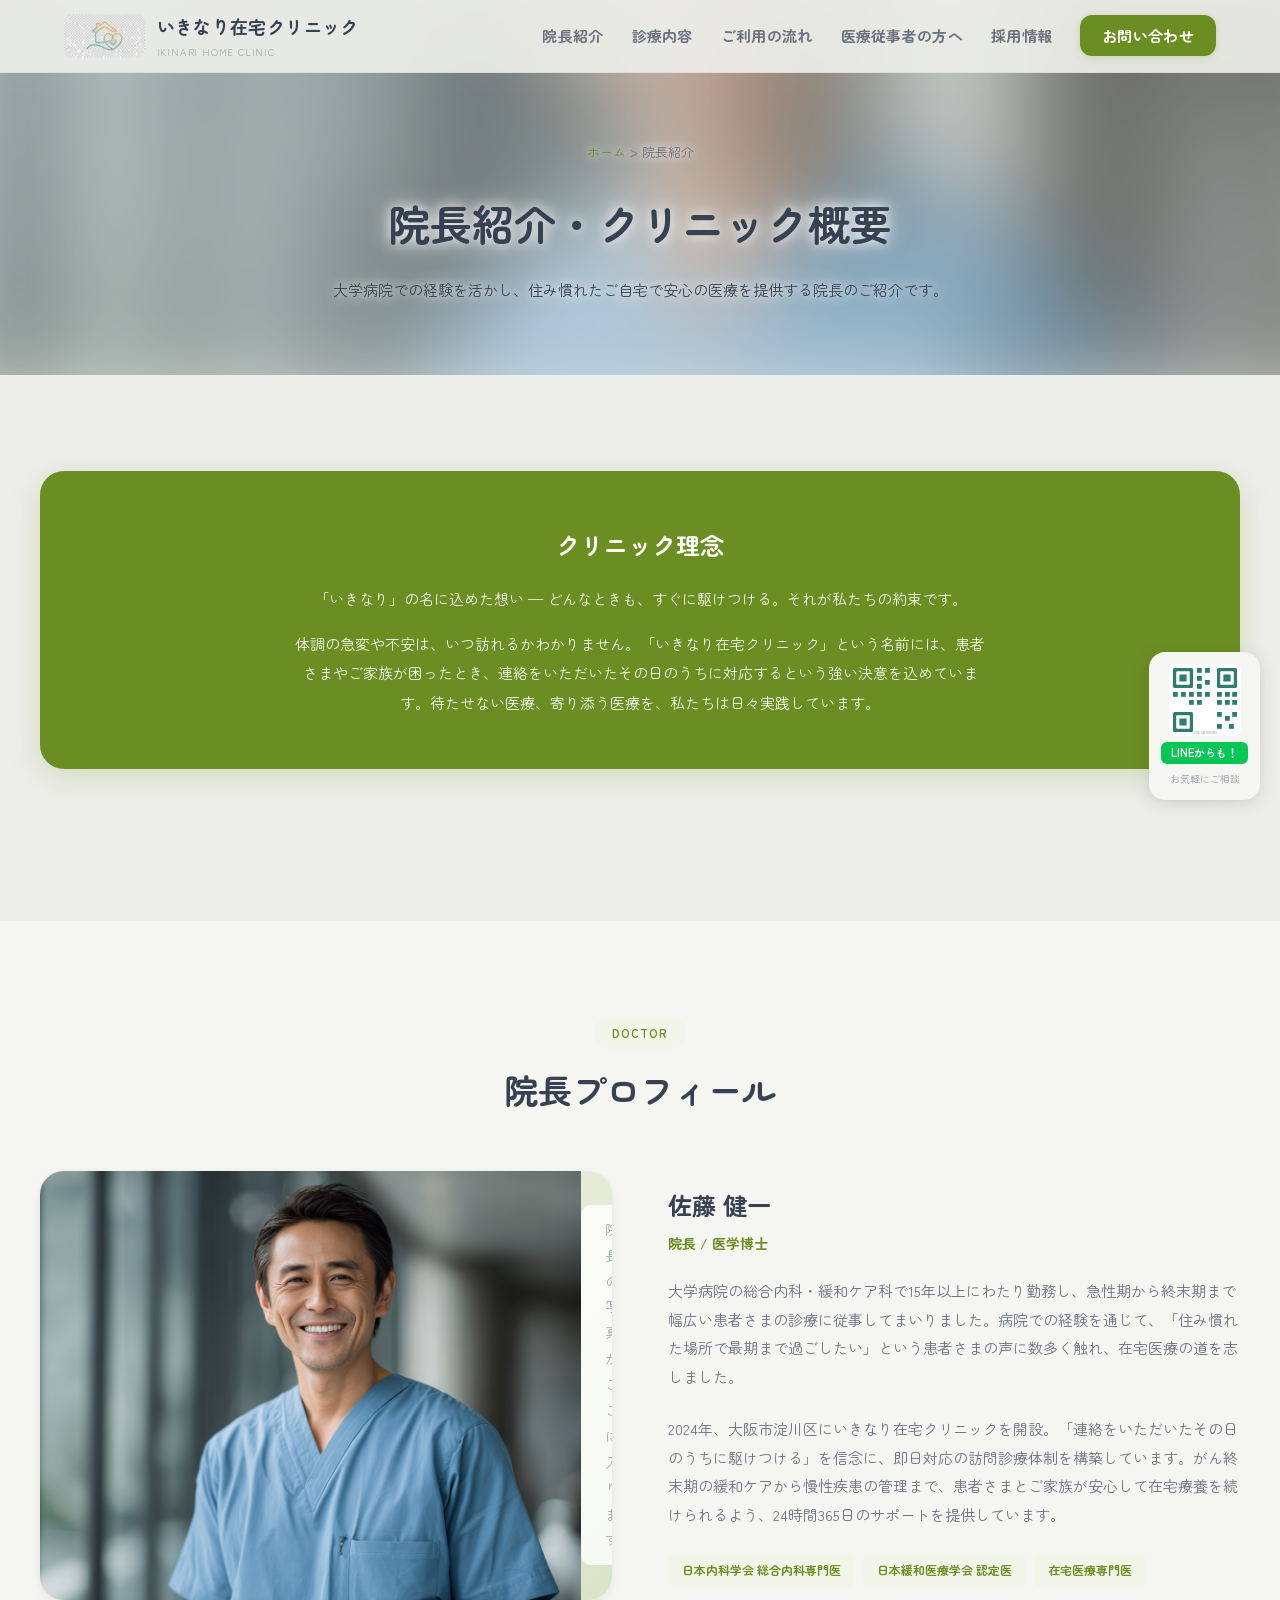
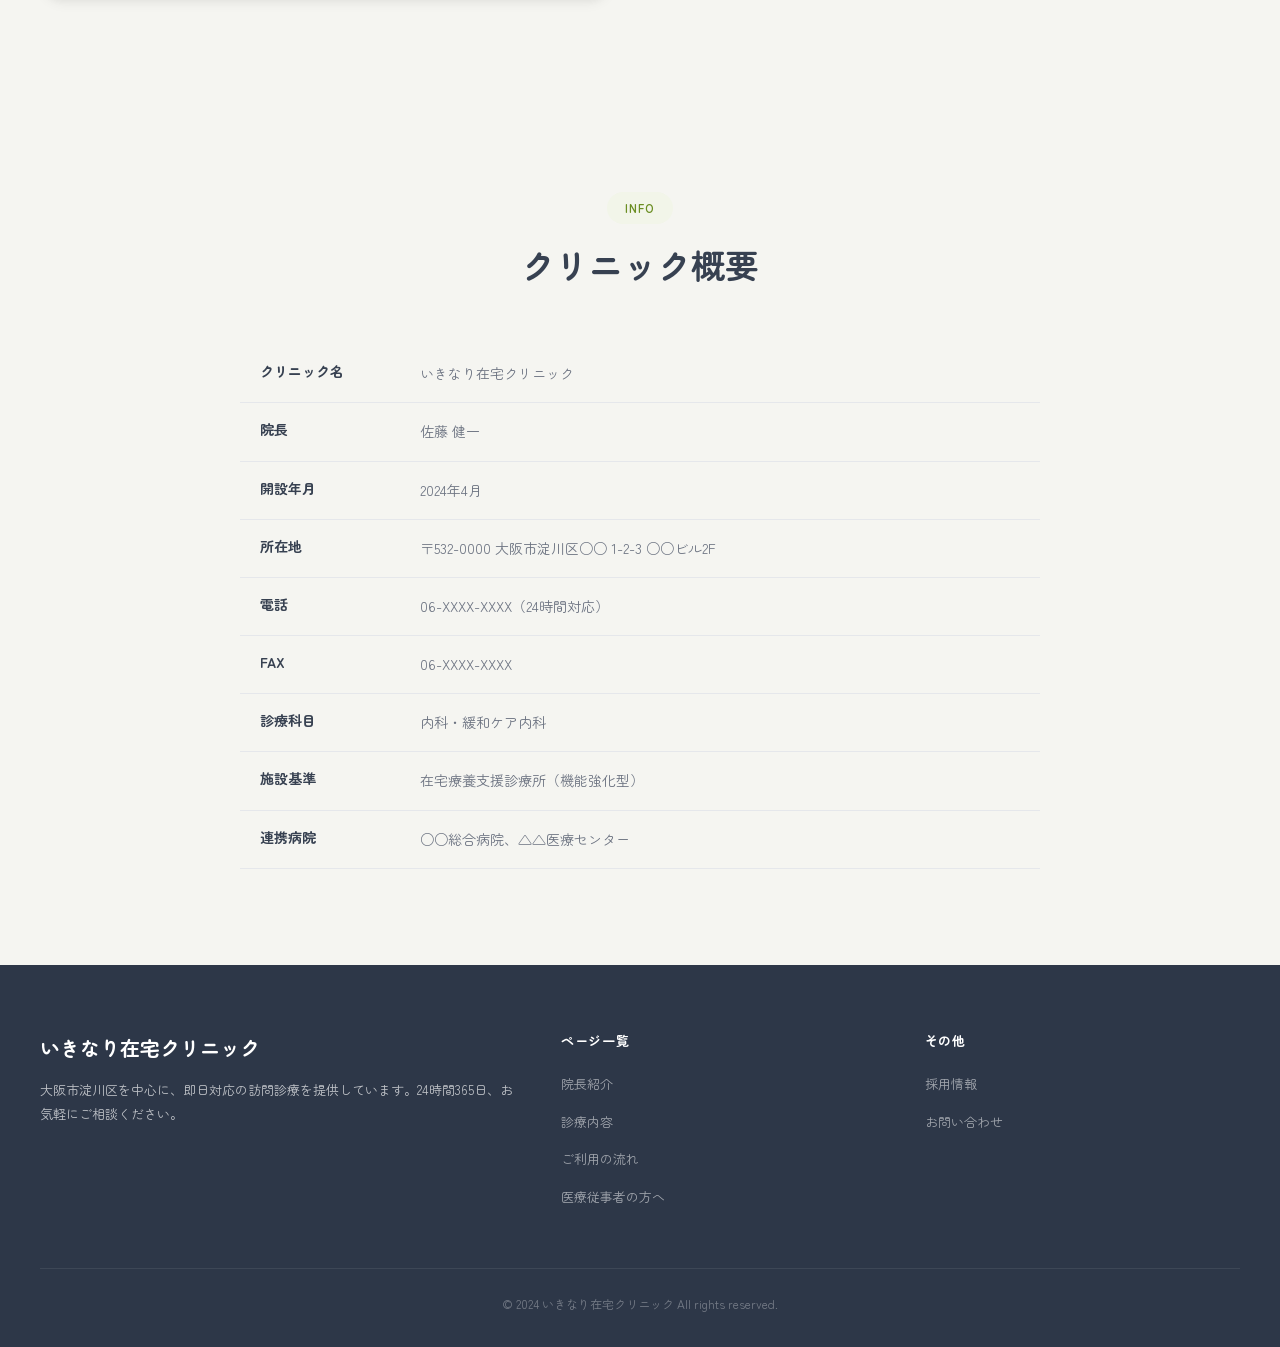
==== commit 24b33580: "Update about.html" ====
--- a/about.html
+++ b/about.html
@@ -1,3 +1,4 @@
+<meta name="robots" content="noindex">
 <!DOCTYPE html>
 <html lang="ja">
 <head>
--- a/style.css
+++ b/style.css
@@ -68,7 +68,6 @@
 }
 .nav-logo img {
   border-radius: 8px;
-  mix-blend-mode: multiply;
 }
 .nav-logo-icon {
   width: 42px;
@@ -574,24 +573,28 @@
   box-shadow: var(--shadow-lg);
 }
 .service-icon {
-  width: 52px;
-  height: 52px;
-  background: var(--primary-light);
+  width: 64px;
+  height: 64px;
   border-radius: 14px;
   display: flex;
   align-items: center;
   justify-content: center;
-  font-size: 24px;
+  overflow: hidden;
   margin-bottom: 20px;
 }
+.service-icon img {
+  width: 100%;
+  height: 100%;
+  object-fit: contain;
+}
 .service-card h3 {
-  font-size: 17px;
+  font-size: 19px;
   font-weight: 700;
   margin-bottom: 10px;
   color: var(--text);
 }
 .service-card p {
-  font-size: 14px;
+  font-size: 15px;
   color: var(--text-light);
   line-height: 1.85;
 }
@@ -672,15 +675,15 @@
   box-shadow: 0 4px 14px rgba(107,142,35,0.25);
 }
 .flow-step h4 {
+  font-size: 18px;
+  font-weight: 700;
+  margin-bottom: 8px;
+  color: var(--text);
+}
+.flow-step p {
   font-size: 15px;
-  font-weight: 700;
-  margin-bottom: 8px;
-  color: var(--text);
-}
-.flow-step p {
-  font-size: 13px;
-  color: var(--text-muted);
-  line-height: 1.8;
+  color: var(--text-light);
+  line-height: 1.85;
 }
 
 /* ===== FEE ===== */
@@ -715,7 +718,7 @@
   line-height: 1.2;
 }
 .fee-card-unit { font-size: 14px; font-weight: 400; color: var(--text-light); }
-.fee-card-desc { font-size: 13px; color: var(--text-muted); margin-top: 8px; }
+.fee-card-desc { font-size: 14px; color: var(--text-muted); margin-top: 8px; }
 .fee-note {
   text-align: center;
   font-size: 14px;
@@ -771,7 +774,7 @@
 }
 .faq-answer-inner {
   padding: 0 24px 20px;
-  font-size: 14px;
+  font-size: 15px;
   color: var(--text-light);
   line-height: 1.9;
 }
@@ -1263,9 +1266,10 @@
   transform: translateY(-5px);
   box-shadow: var(--shadow-lg);
 }
-.nav-card-icon { font-size: 36px; margin-bottom: 16px; }
-.nav-card h3 { font-size: 16px; font-weight: 700; margin-bottom: 8px; }
-.nav-card p { font-size: 13px; color: var(--text-light); line-height: 1.8; }
+.nav-card-icon { width: 64px; height: 64px; margin-bottom: 16px; }
+.nav-card-icon img { width: 100%; height: 100%; object-fit: contain; }
+.nav-card h3 { font-size: 17px; font-weight: 700; margin-bottom: 8px; }
+.nav-card p { font-size: 14px; color: var(--text-light); line-height: 1.85; }
 .nav-card .arrow {
   display: inline-block;
   margin-top: 14px;
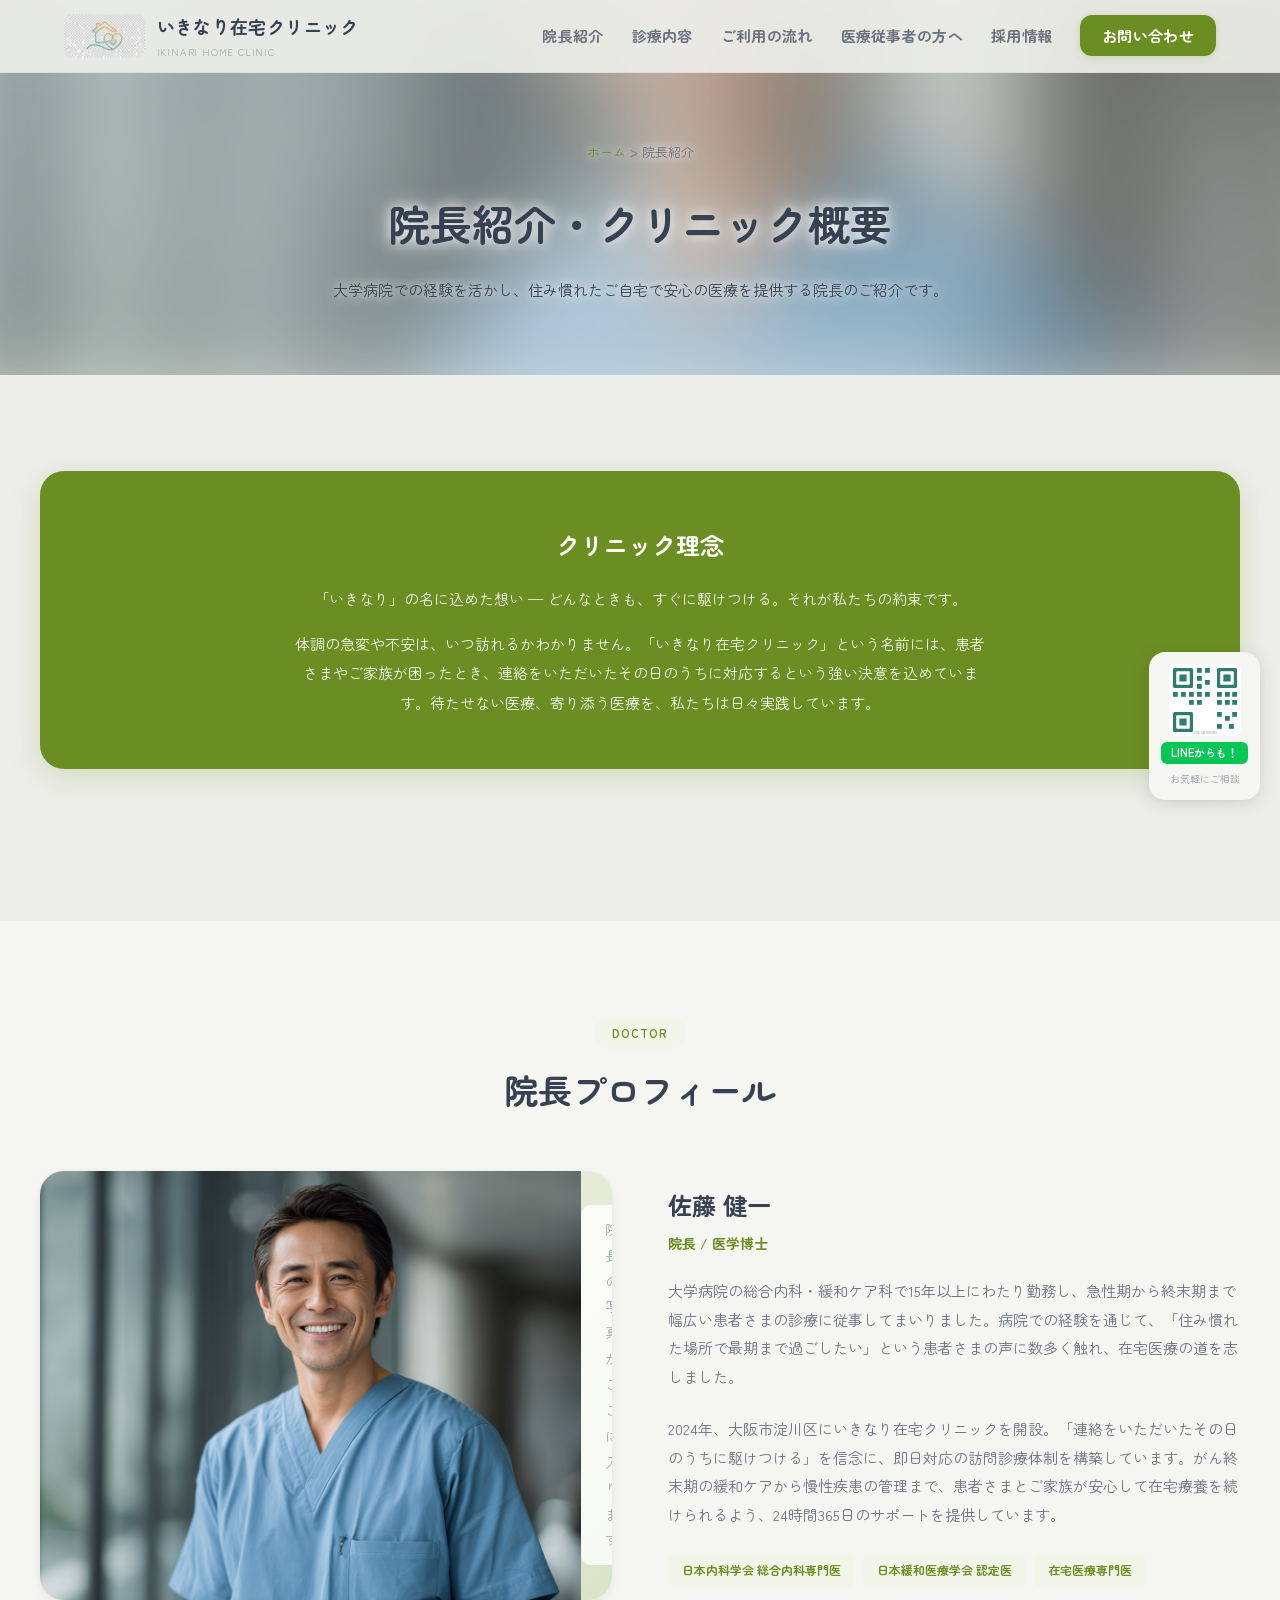
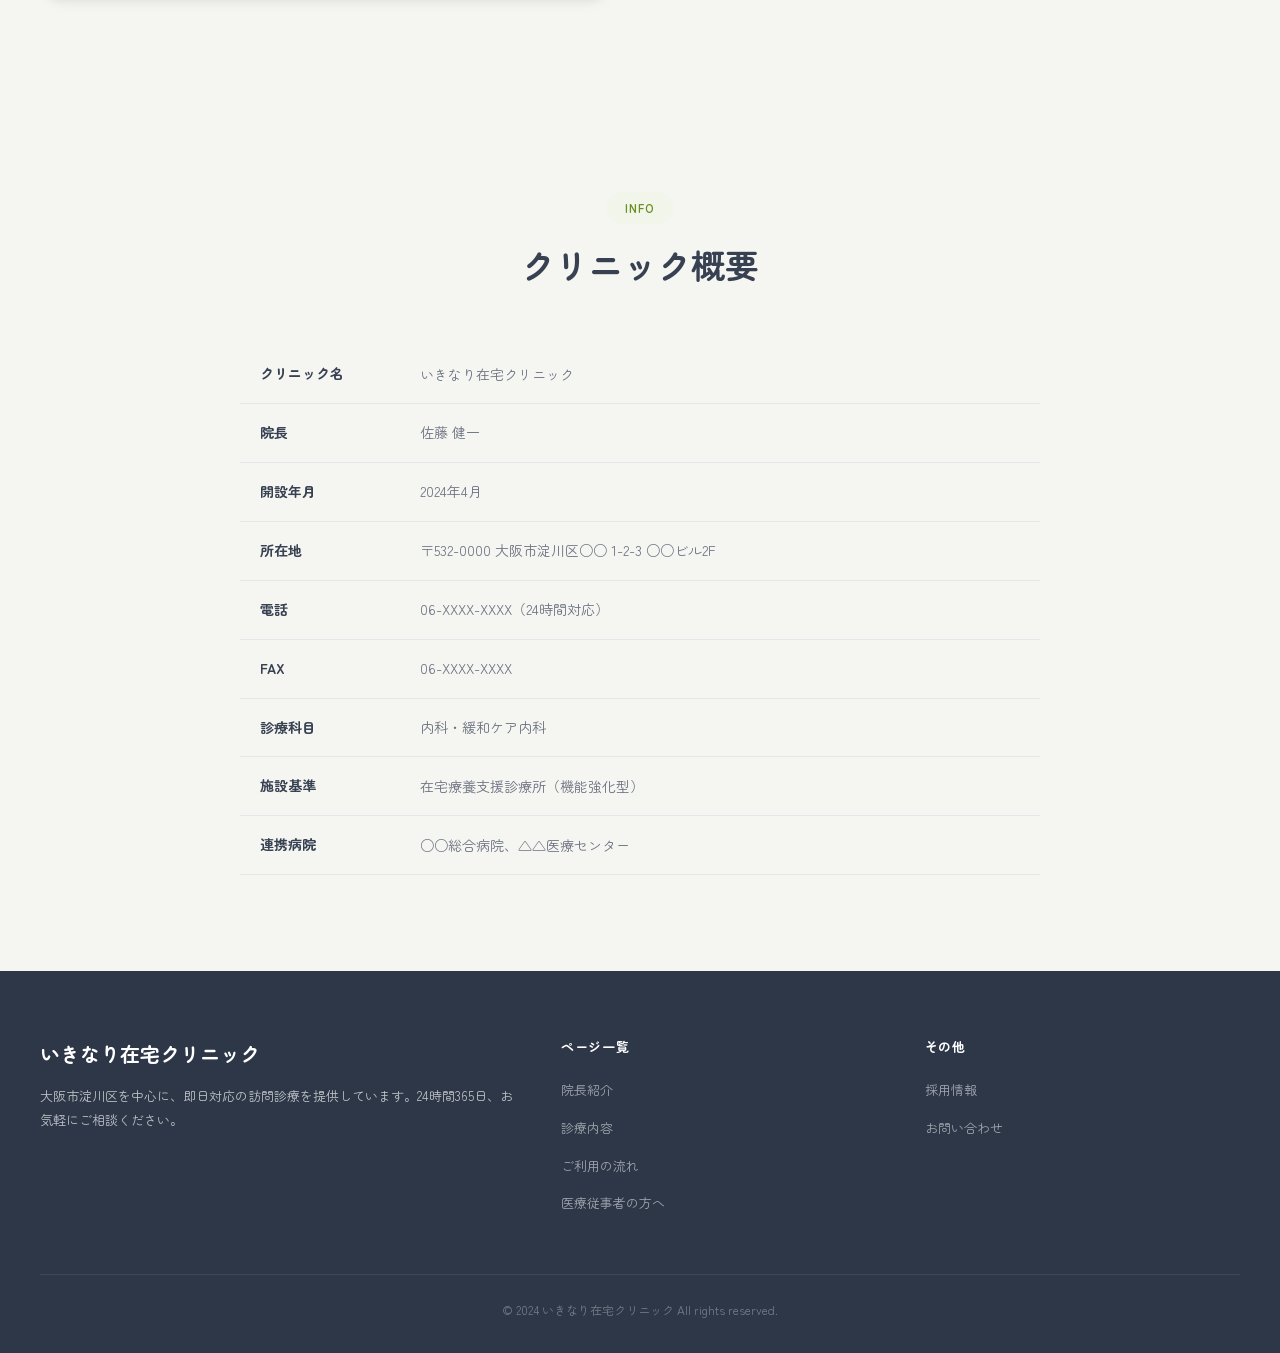
==== commit afd97566: "Update about.html" ====
--- a/about.html
+++ b/about.html
@@ -1,7 +1,7 @@
-<meta name="robots" content="noindex">
 <!DOCTYPE html>
 <html lang="ja">
 <head>
+  <meta name="robots" content="noindex">
   <meta charset="UTF-8">
   <meta name="viewport" content="width=device-width, initial-scale=1.0">
   <title>院長紹介・クリニック概要｜いきなり在宅クリニック｜大阪市淀川区の訪問診療</title>
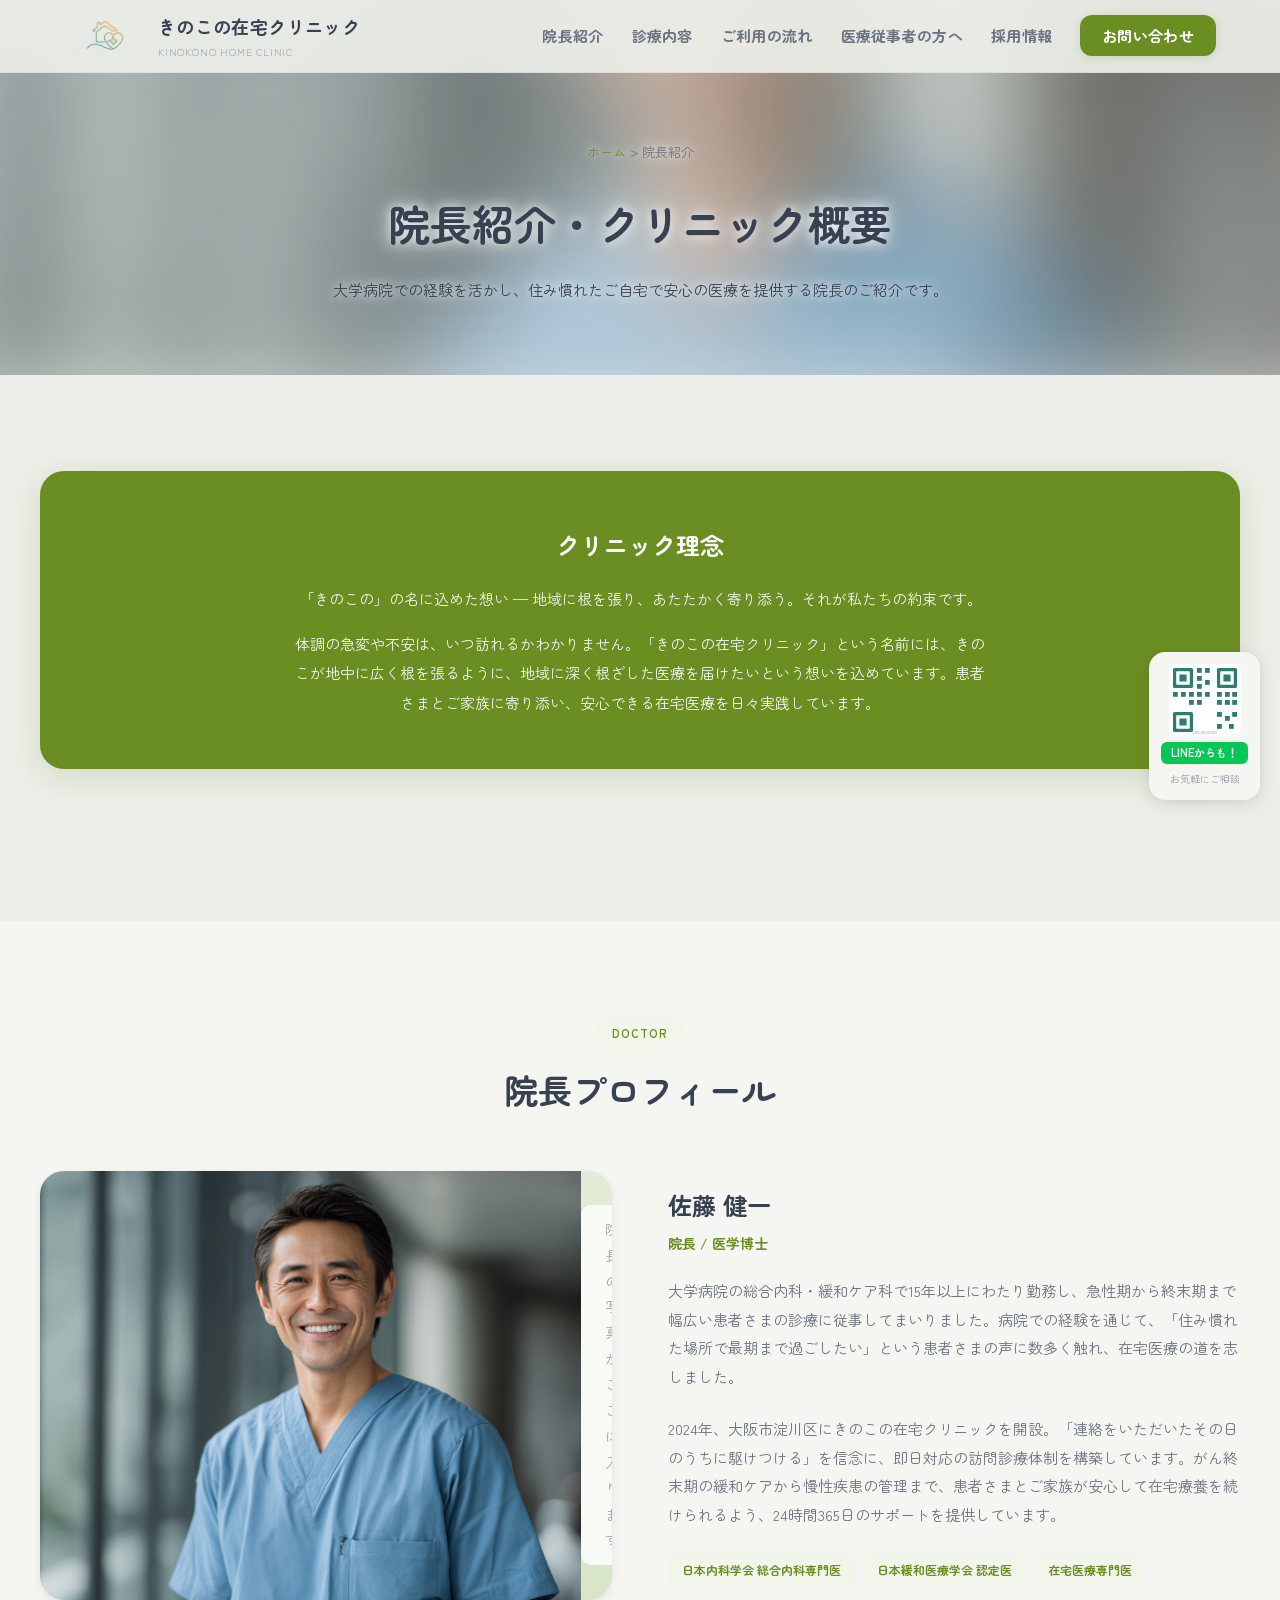
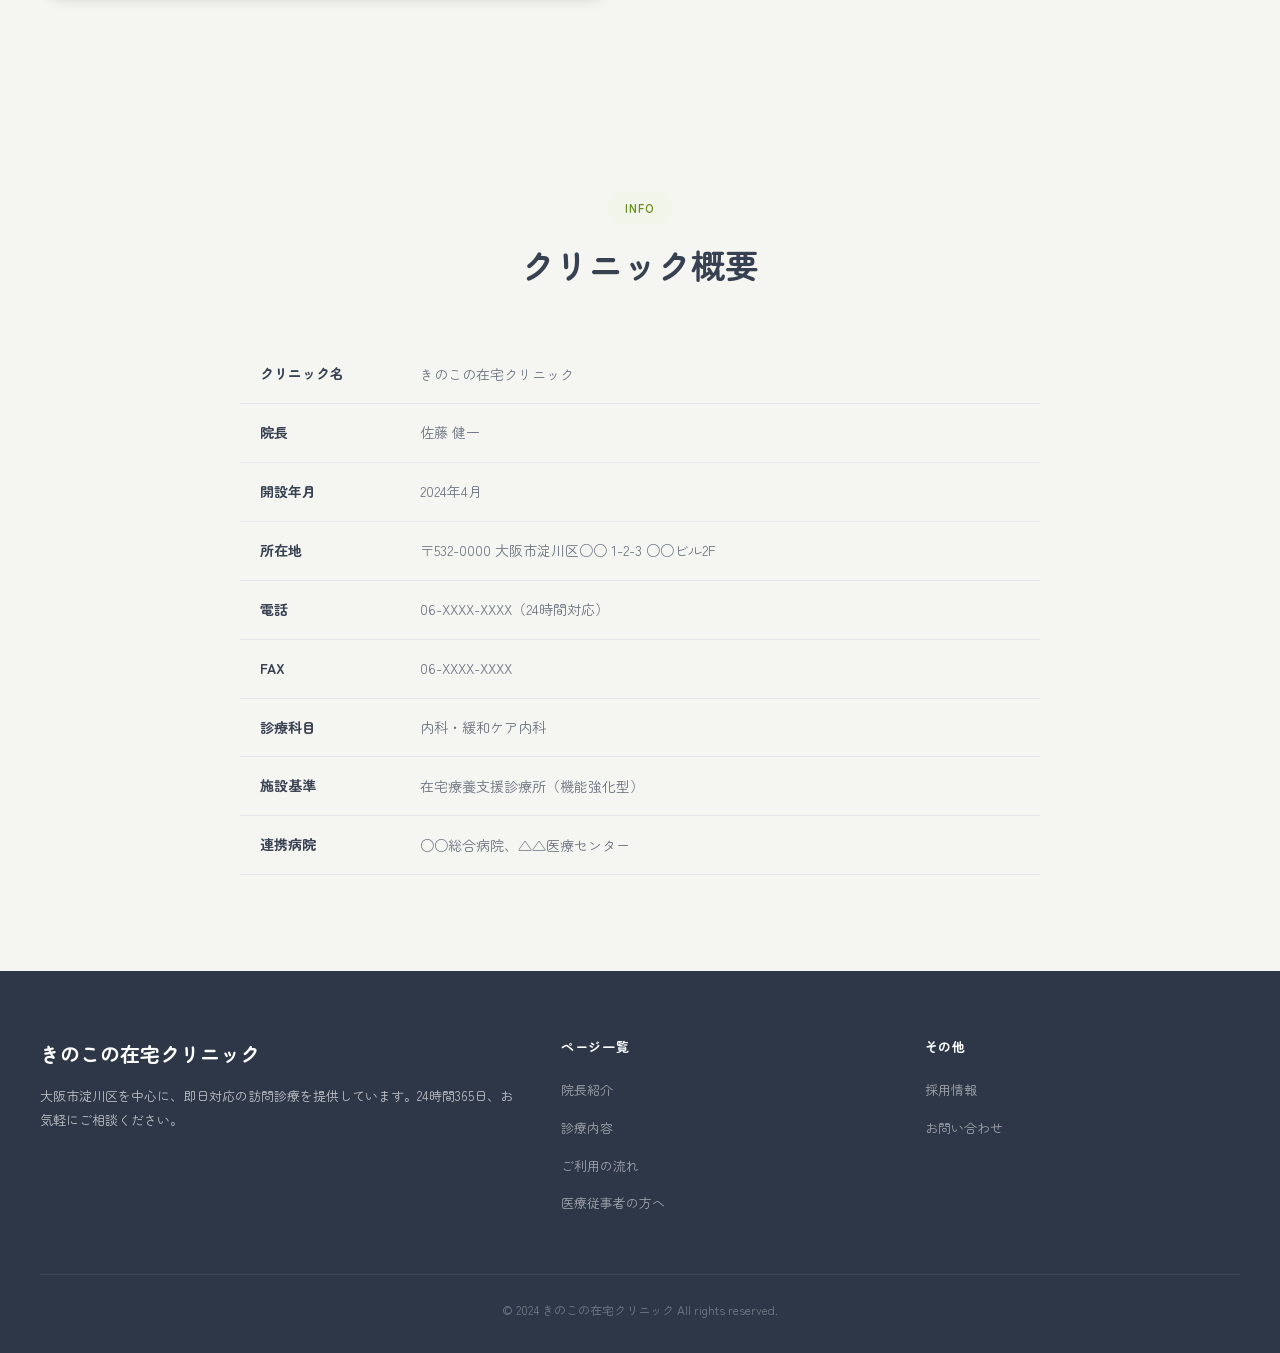
==== commit 1226b58d: "Rename to きのこの在宅クリニック / KINOKONO HOME CLINIC" ====
--- a/about.html
+++ b/about.html
@@ -4,16 +4,17 @@
   <meta name="robots" content="noindex">
   <meta charset="UTF-8">
   <meta name="viewport" content="width=device-width, initial-scale=1.0">
-  <title>院長紹介・クリニック概要｜いきなり在宅クリニック｜大阪市淀川区の訪問診療</title>
-  <meta name="description" content="いきなり在宅クリニック院長 佐藤健一のプロフィールとクリニック概要。大学病院での豊富な経験を活かし、大阪市淀川区を中心に即日対応の訪問診療を提供しています。">
+  <meta name="robots" content="noindex, nofollow">
+  <title>院長紹介・クリニック概要｜きのこの在宅クリニック｜大阪市淀川区の訪問診療</title>
+  <meta name="description" content="きのこの在宅クリニック院長 佐藤健一のプロフィールとクリニック概要。大学病院での豊富な経験を活かし、大阪市淀川区を中心に即日対応の訪問診療を提供しています。">
   <meta name="color-scheme" content="only light">
 
   <!-- OGP -->
-  <meta property="og:title" content="院長紹介・クリニック概要｜いきなり在宅クリニック">
-  <meta property="og:description" content="いきなり在宅クリニック院長 佐藤健一のプロフィールとクリニック概要。大学病院での豊富な経験を活かし、即日対応の訪問診療を提供しています。">
+  <meta property="og:title" content="院長紹介・クリニック概要｜きのこの在宅クリニック">
+  <meta property="og:description" content="きのこの在宅クリニック院長 佐藤健一のプロフィールとクリニック概要。大学病院での豊富な経験を活かし、即日対応の訪問診療を提供しています。">
   <meta property="og:type" content="website">
   <meta property="og:url" content="https://ikinari-clinic.com/about.html">
-  <meta property="og:site_name" content="いきなり在宅クリニック">
+  <meta property="og:site_name" content="きのこの在宅クリニック">
   <meta property="og:locale" content="ja_JP">
 
   <!-- Google Fonts -->
@@ -29,10 +30,10 @@
   <nav class="nav" id="nav">
     <div class="nav-inner">
       <a href="index.html" class="nav-logo">
-        <img src="assets/logo.png" alt="いきなり在宅クリニック" style="height:44px;width:auto;">
+        <img src="assets/logo.png" alt="きのこの在宅クリニック" style="height:44px;width:auto;">
         <div>
-          <div class="nav-logo-text">いきなり在宅クリニック</div>
-          <div class="nav-logo-sub">IKINARI HOME CLINIC</div>
+          <div class="nav-logo-text">きのこの在宅クリニック</div>
+          <div class="nav-logo-sub">KINOKONO HOME CLINIC</div>
         </div>
       </a>
       <ul class="nav-links" id="navLinks">
@@ -66,8 +67,8 @@
     <div class="section-inner">
       <div class="philosophy">
         <h3>クリニック理念</h3>
-        <p>「いきなり」の名に込めた想い &#8212; どんなときも、すぐに駆けつける。それが私たちの約束です。</p>
-        <p style="margin-top: 16px;">体調の急変や不安は、いつ訪れるかわかりません。「いきなり在宅クリニック」という名前には、患者さまやご家族が困ったとき、連絡をいただいたその日のうちに対応するという強い決意を込めています。待たせない医療、寄り添う医療を、私たちは日々実践しています。</p>
+        <p>「きのこの」の名に込めた想い &#8212; 地域に根を張り、あたたかく寄り添う。それが私たちの約束です。</p>
+        <p style="margin-top: 16px;">体調の急変や不安は、いつ訪れるかわかりません。「きのこの在宅クリニック」という名前には、きのこが地中に広く根を張るように、地域に深く根ざした医療を届けたいという想いを込めています。患者さまとご家族に寄り添い、安心できる在宅医療を日々実践しています。</p>
       </div>
     </div>
   </section>
@@ -85,7 +86,7 @@
           <h3 class="about-name">佐藤 健一</h3>
           <p class="about-title">院長 / 医学博士</p>
           <p class="about-text">大学病院の総合内科・緩和ケア科で15年以上にわたり勤務し、急性期から終末期まで幅広い患者さまの診療に従事してまいりました。病院での経験を通じて、「住み慣れた場所で最期まで過ごしたい」という患者さまの声に数多く触れ、在宅医療の道を志しました。</p>
-          <p class="about-text">2024年、大阪市淀川区にいきなり在宅クリニックを開設。「連絡をいただいたその日のうちに駆けつける」を信念に、即日対応の訪問診療体制を構築しています。がん終末期の緩和ケアから慢性疾患の管理まで、患者さまとご家族が安心して在宅療養を続けられるよう、24時間365日のサポートを提供しています。</p>
+          <p class="about-text">2024年、大阪市淀川区にきのこの在宅クリニックを開設。「連絡をいただいたその日のうちに駆けつける」を信念に、即日対応の訪問診療体制を構築しています。がん終末期の緩和ケアから慢性疾患の管理まで、患者さまとご家族が安心して在宅療養を続けられるよう、24時間365日のサポートを提供しています。</p>
           <div class="about-qualifications">
             <span class="about-qual">日本内科学会 総合内科専門医</span>
             <span class="about-qual">日本緩和医療学会 認定医</span>
@@ -106,7 +107,7 @@
       <table class="info-table">
         <tr>
           <th>クリニック名</th>
-          <td>いきなり在宅クリニック</td>
+          <td>きのこの在宅クリニック</td>
         </tr>
         <tr>
           <th>院長</th>
@@ -148,7 +149,7 @@
   <footer class="footer">
     <div class="footer-inner">
       <div>
-        <div class="footer-logo">いきなり在宅クリニック</div>
+        <div class="footer-logo">きのこの在宅クリニック</div>
         <p class="footer-desc">大阪市淀川区を中心に、即日対応の訪問診療を提供しています。24時間365日、お気軽にご相談ください。</p>
       </div>
       <div>
@@ -169,7 +170,7 @@
       </div>
     </div>
     <div class="footer-bottom">
-      &copy; 2024 いきなり在宅クリニック All rights reserved.
+      &copy; 2024 きのこの在宅クリニック All rights reserved.
     </div>
   </footer>
 
--- a/style.css
+++ b/style.css
@@ -575,11 +575,13 @@
 .service-icon {
   width: 64px;
   height: 64px;
-  border-radius: 14px;
+  background: var(--primary-light);
+  border-radius: 16px;
   display: flex;
   align-items: center;
   justify-content: center;
-  overflow: hidden;
+  padding: 14px;
+  flex-shrink: 0;
   margin-bottom: 20px;
 }
 .service-icon img {
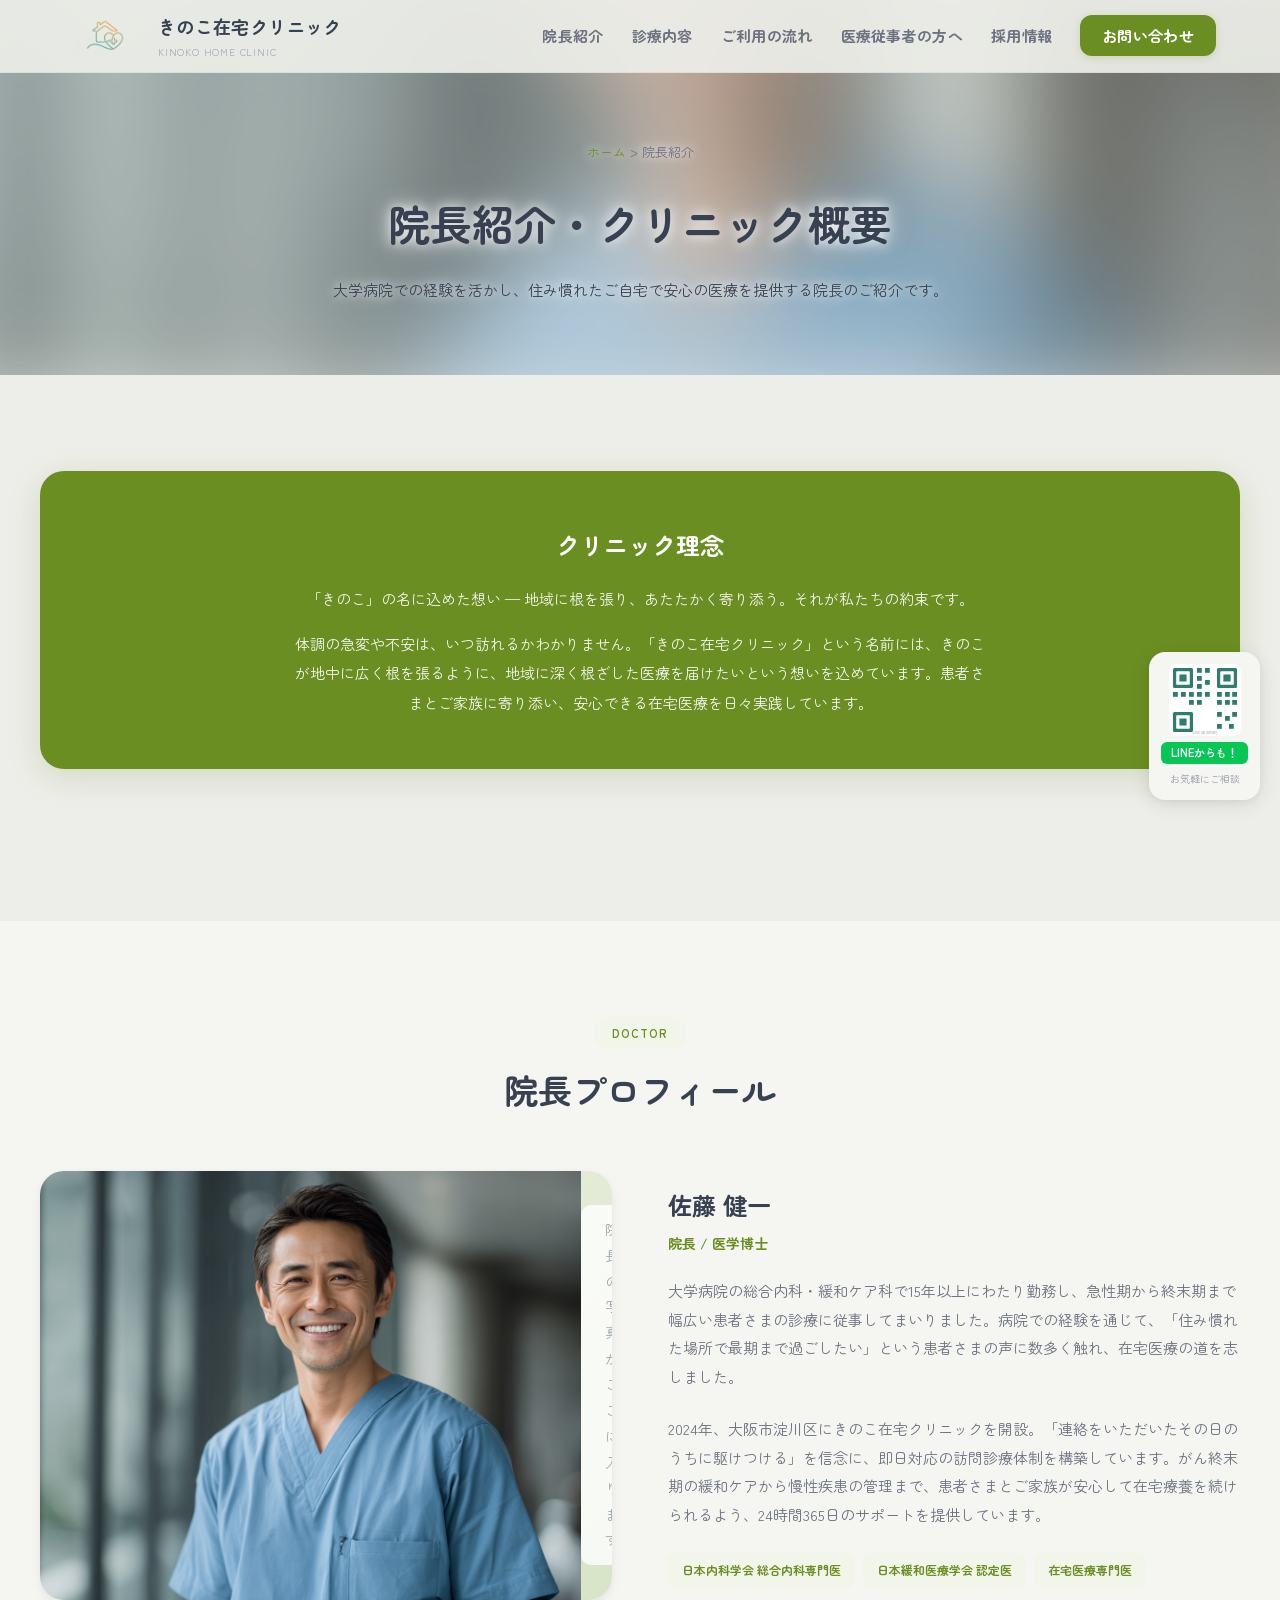
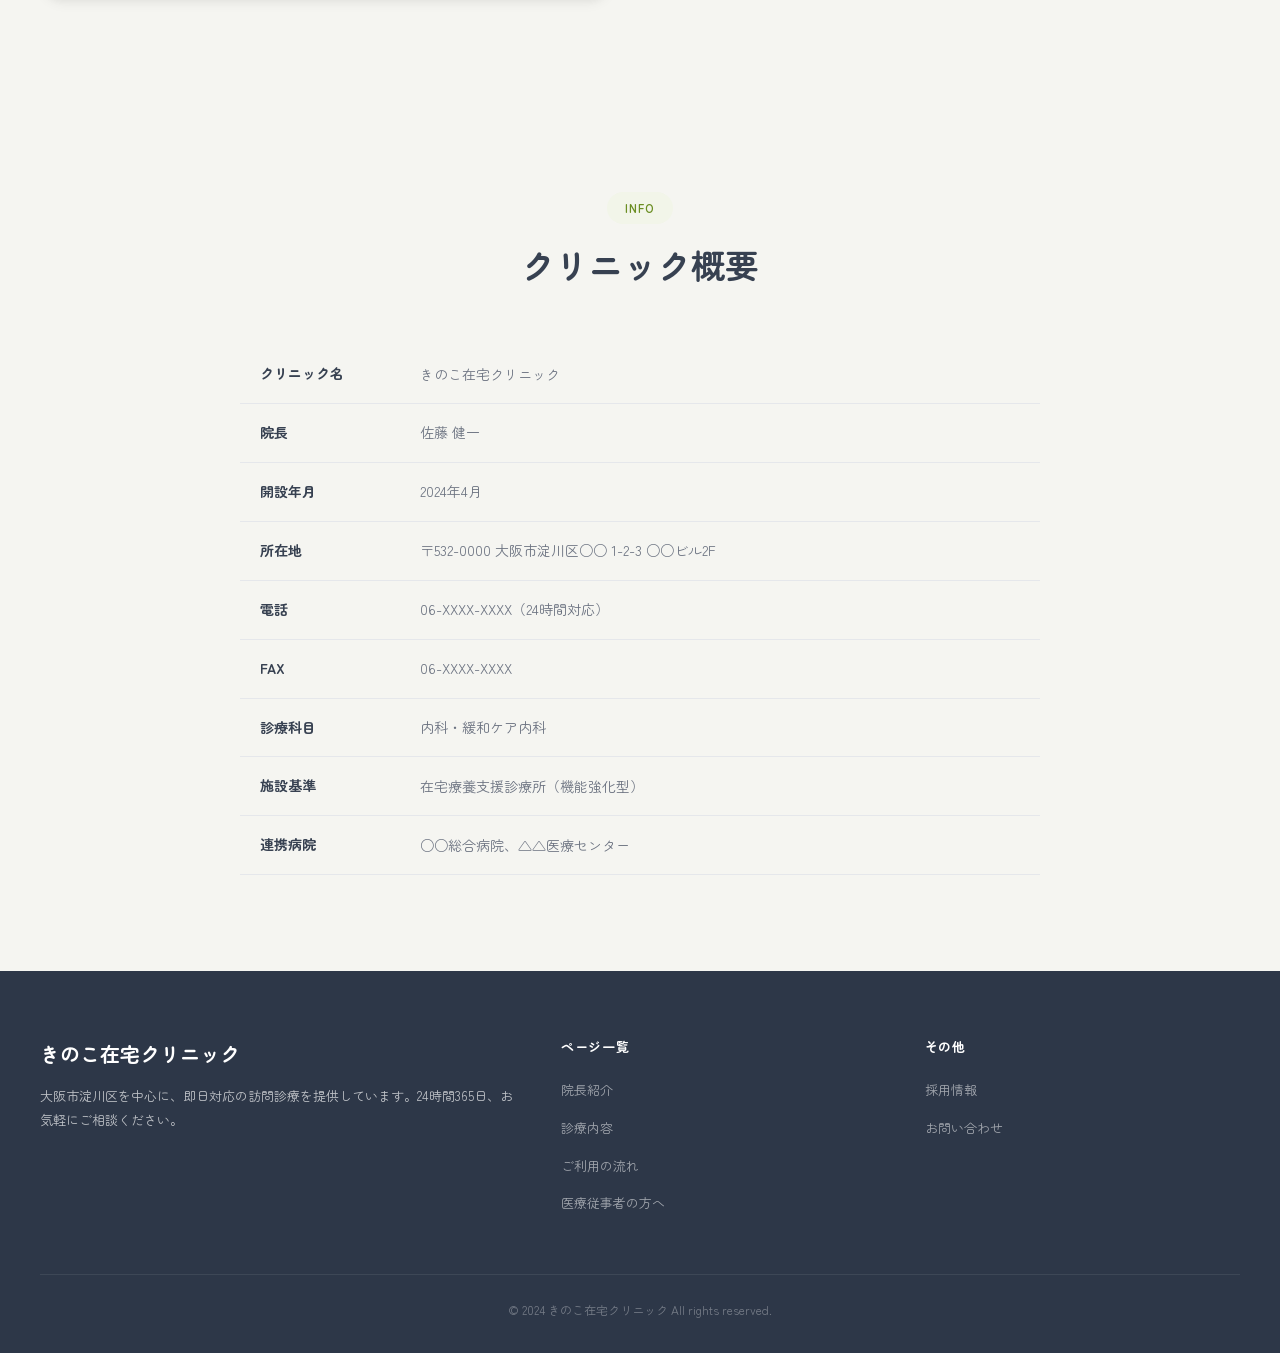
==== commit 50009c8d: "Rename clinic to きのこ在宅クリニック / KINOKO HOME CLINIC Co-Authored-By: Claude Opus 4.6 <noreply@anthropic." ====
--- a/about.html
+++ b/about.html
@@ -5,16 +5,16 @@
   <meta charset="UTF-8">
   <meta name="viewport" content="width=device-width, initial-scale=1.0">
   <meta name="robots" content="noindex, nofollow">
-  <title>院長紹介・クリニック概要｜きのこの在宅クリニック｜大阪市淀川区の訪問診療</title>
-  <meta name="description" content="きのこの在宅クリニック院長 佐藤健一のプロフィールとクリニック概要。大学病院での豊富な経験を活かし、大阪市淀川区を中心に即日対応の訪問診療を提供しています。">
+  <title>院長紹介・クリニック概要｜きのこ在宅クリニック｜大阪市淀川区の訪問診療</title>
+  <meta name="description" content="きのこ在宅クリニック院長 佐藤健一のプロフィールとクリニック概要。大学病院での豊富な経験を活かし、大阪市淀川区を中心に即日対応の訪問診療を提供しています。">
   <meta name="color-scheme" content="only light">
 
   <!-- OGP -->
-  <meta property="og:title" content="院長紹介・クリニック概要｜きのこの在宅クリニック">
-  <meta property="og:description" content="きのこの在宅クリニック院長 佐藤健一のプロフィールとクリニック概要。大学病院での豊富な経験を活かし、即日対応の訪問診療を提供しています。">
+  <meta property="og:title" content="院長紹介・クリニック概要｜きのこ在宅クリニック">
+  <meta property="og:description" content="きのこ在宅クリニック院長 佐藤健一のプロフィールとクリニック概要。大学病院での豊富な経験を活かし、即日対応の訪問診療を提供しています。">
   <meta property="og:type" content="website">
   <meta property="og:url" content="https://ikinari-clinic.com/about.html">
-  <meta property="og:site_name" content="きのこの在宅クリニック">
+  <meta property="og:site_name" content="きのこ在宅クリニック">
   <meta property="og:locale" content="ja_JP">
 
   <!-- Google Fonts -->
@@ -30,10 +30,10 @@
   <nav class="nav" id="nav">
     <div class="nav-inner">
       <a href="index.html" class="nav-logo">
-        <img src="assets/logo.png" alt="きのこの在宅クリニック" style="height:44px;width:auto;">
+        <img src="assets/logo.png" alt="きのこ在宅クリニック" style="height:44px;width:auto;">
         <div>
-          <div class="nav-logo-text">きのこの在宅クリニック</div>
-          <div class="nav-logo-sub">KINOKONO HOME CLINIC</div>
+          <div class="nav-logo-text">きのこ在宅クリニック</div>
+          <div class="nav-logo-sub">KINOKO HOME CLINIC</div>
         </div>
       </a>
       <ul class="nav-links" id="navLinks">
@@ -67,8 +67,8 @@
     <div class="section-inner">
       <div class="philosophy">
         <h3>クリニック理念</h3>
-        <p>「きのこの」の名に込めた想い &#8212; 地域に根を張り、あたたかく寄り添う。それが私たちの約束です。</p>
-        <p style="margin-top: 16px;">体調の急変や不安は、いつ訪れるかわかりません。「きのこの在宅クリニック」という名前には、きのこが地中に広く根を張るように、地域に深く根ざした医療を届けたいという想いを込めています。患者さまとご家族に寄り添い、安心できる在宅医療を日々実践しています。</p>
+        <p>「きのこ」の名に込めた想い &#8212; 地域に根を張り、あたたかく寄り添う。それが私たちの約束です。</p>
+        <p style="margin-top: 16px;">体調の急変や不安は、いつ訪れるかわかりません。「きのこ在宅クリニック」という名前には、きのこが地中に広く根を張るように、地域に深く根ざした医療を届けたいという想いを込めています。患者さまとご家族に寄り添い、安心できる在宅医療を日々実践しています。</p>
       </div>
     </div>
   </section>
@@ -86,7 +86,7 @@
           <h3 class="about-name">佐藤 健一</h3>
           <p class="about-title">院長 / 医学博士</p>
           <p class="about-text">大学病院の総合内科・緩和ケア科で15年以上にわたり勤務し、急性期から終末期まで幅広い患者さまの診療に従事してまいりました。病院での経験を通じて、「住み慣れた場所で最期まで過ごしたい」という患者さまの声に数多く触れ、在宅医療の道を志しました。</p>
-          <p class="about-text">2024年、大阪市淀川区にきのこの在宅クリニックを開設。「連絡をいただいたその日のうちに駆けつける」を信念に、即日対応の訪問診療体制を構築しています。がん終末期の緩和ケアから慢性疾患の管理まで、患者さまとご家族が安心して在宅療養を続けられるよう、24時間365日のサポートを提供しています。</p>
+          <p class="about-text">2024年、大阪市淀川区にきのこ在宅クリニックを開設。「連絡をいただいたその日のうちに駆けつける」を信念に、即日対応の訪問診療体制を構築しています。がん終末期の緩和ケアから慢性疾患の管理まで、患者さまとご家族が安心して在宅療養を続けられるよう、24時間365日のサポートを提供しています。</p>
           <div class="about-qualifications">
             <span class="about-qual">日本内科学会 総合内科専門医</span>
             <span class="about-qual">日本緩和医療学会 認定医</span>
@@ -107,7 +107,7 @@
       <table class="info-table">
         <tr>
           <th>クリニック名</th>
-          <td>きのこの在宅クリニック</td>
+          <td>きのこ在宅クリニック</td>
         </tr>
         <tr>
           <th>院長</th>
@@ -149,7 +149,7 @@
   <footer class="footer">
     <div class="footer-inner">
       <div>
-        <div class="footer-logo">きのこの在宅クリニック</div>
+        <div class="footer-logo">きのこ在宅クリニック</div>
         <p class="footer-desc">大阪市淀川区を中心に、即日対応の訪問診療を提供しています。24時間365日、お気軽にご相談ください。</p>
       </div>
       <div>
@@ -170,7 +170,7 @@
       </div>
     </div>
     <div class="footer-bottom">
-      &copy; 2024 きのこの在宅クリニック All rights reserved.
+      &copy; 2024 きのこ在宅クリニック All rights reserved.
     </div>
   </footer>
 
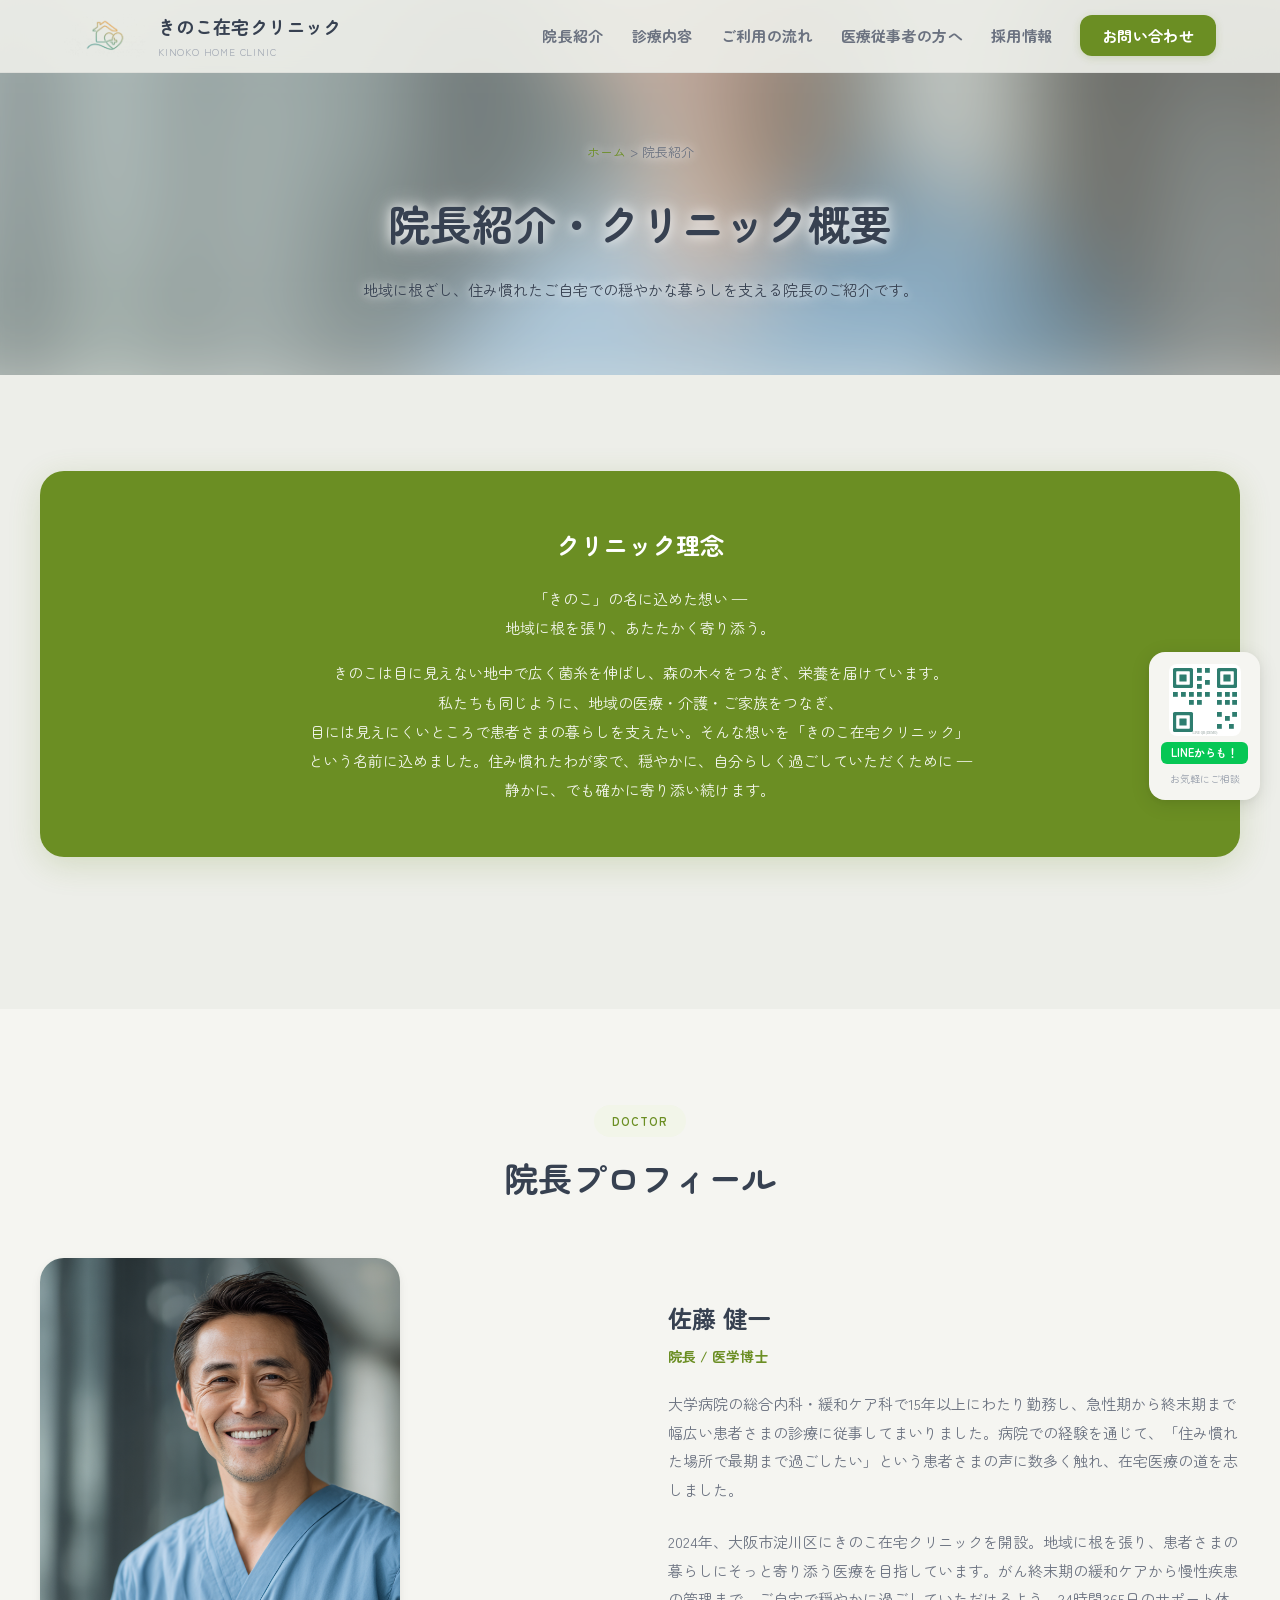
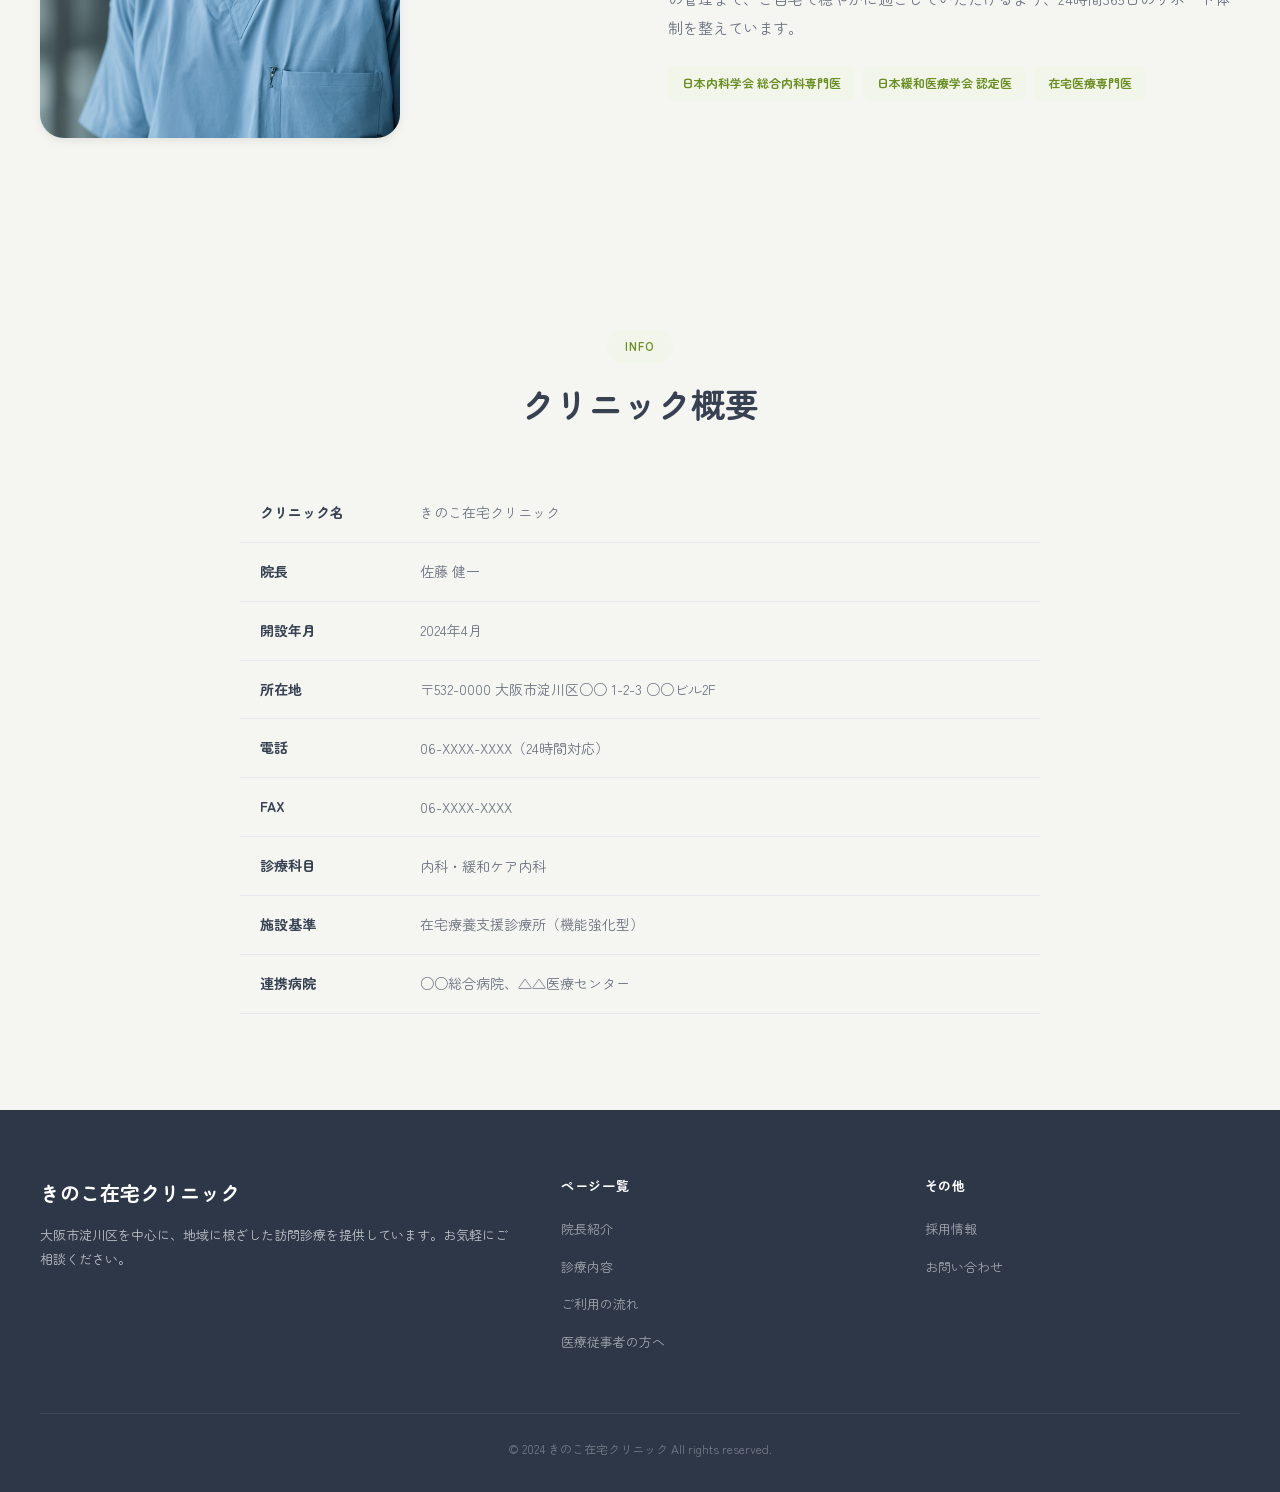
==== commit 9a549ac2: "Fix about page: portrait photo, philosophy line breaks, きのこ theme - Change about-photo aspect-ratio " ====
--- a/about.html
+++ b/about.html
@@ -1,17 +1,16 @@
 <!DOCTYPE html>
 <html lang="ja">
 <head>
-  <meta name="robots" content="noindex">
   <meta charset="UTF-8">
   <meta name="viewport" content="width=device-width, initial-scale=1.0">
   <meta name="robots" content="noindex, nofollow">
   <title>院長紹介・クリニック概要｜きのこ在宅クリニック｜大阪市淀川区の訪問診療</title>
-  <meta name="description" content="きのこ在宅クリニック院長 佐藤健一のプロフィールとクリニック概要。大学病院での豊富な経験を活かし、大阪市淀川区を中心に即日対応の訪問診療を提供しています。">
+  <meta name="description" content="きのこ在宅クリニック院長 佐藤健一のプロフィールとクリニック概要。大学病院での豊富な経験を活かし、大阪市淀川区を中心に地域に根ざした訪問診療を提供しています。">
   <meta name="color-scheme" content="only light">
 
   <!-- OGP -->
   <meta property="og:title" content="院長紹介・クリニック概要｜きのこ在宅クリニック">
-  <meta property="og:description" content="きのこ在宅クリニック院長 佐藤健一のプロフィールとクリニック概要。大学病院での豊富な経験を活かし、即日対応の訪問診療を提供しています。">
+  <meta property="og:description" content="きのこ在宅クリニック院長 佐藤健一のプロフィールとクリニック概要。大学病院での豊富な経験を活かし、地域に根ざした訪問診療を提供しています。">
   <meta property="og:type" content="website">
   <meta property="og:url" content="https://ikinari-clinic.com/about.html">
   <meta property="og:site_name" content="きのこ在宅クリニック">
@@ -58,7 +57,7 @@
     <div class="page-hero-inner">
       <div class="breadcrumb"><a href="index.html">ホーム</a> &gt; 院長紹介</div>
       <h1>院長紹介・クリニック概要</h1>
-      <p>大学病院での経験を活かし、住み慣れたご自宅で安心の医療を提供する院長のご紹介です。</p>
+      <p>地域に根ざし、住み慣れたご自宅での穏やかな暮らしを支える院長のご紹介です。</p>
     </div>
   </section>
 
@@ -67,8 +66,8 @@
     <div class="section-inner">
       <div class="philosophy">
         <h3>クリニック理念</h3>
-        <p>「きのこ」の名に込めた想い &#8212; 地域に根を張り、あたたかく寄り添う。それが私たちの約束です。</p>
-        <p style="margin-top: 16px;">体調の急変や不安は、いつ訪れるかわかりません。「きのこ在宅クリニック」という名前には、きのこが地中に広く根を張るように、地域に深く根ざした医療を届けたいという想いを込めています。患者さまとご家族に寄り添い、安心できる在宅医療を日々実践しています。</p>
+        <p>「きのこ」の名に込めた想い &#8212;<br>地域に根を張り、あたたかく寄り添う。</p>
+        <p style="margin-top: 16px;">きのこは目に見えない地中で広く菌糸を伸ばし、森の木々をつなぎ、栄養を届けています。私たちも同じように、地域の医療・介護・ご家族をつなぎ、目には見えにくいところで患者さまの暮らしを支えたい。そんな想いを「きのこ在宅クリニック」という名前に込めました。住み慣れたわが家で、穏やかに、自分らしく過ごしていただくために &#8212; 静かに、でも確かに寄り添い続けます。</p>
       </div>
     </div>
   </section>
@@ -81,12 +80,12 @@
         <h2 class="section-title">院長プロフィール</h2>
       </div>
       <div class="about-grid">
-        <div class="about-photo"><img src="assets/doctor-portrait.png" alt="院長 佐藤健一" style="width:100%;height:100%;object-fit:cover;"></div>
+        <div class="about-photo"><img src="assets/doctor-portrait.png" alt="院長 佐藤健一"></div>
         <div>
           <h3 class="about-name">佐藤 健一</h3>
           <p class="about-title">院長 / 医学博士</p>
           <p class="about-text">大学病院の総合内科・緩和ケア科で15年以上にわたり勤務し、急性期から終末期まで幅広い患者さまの診療に従事してまいりました。病院での経験を通じて、「住み慣れた場所で最期まで過ごしたい」という患者さまの声に数多く触れ、在宅医療の道を志しました。</p>
-          <p class="about-text">2024年、大阪市淀川区にきのこ在宅クリニックを開設。「連絡をいただいたその日のうちに駆けつける」を信念に、即日対応の訪問診療体制を構築しています。がん終末期の緩和ケアから慢性疾患の管理まで、患者さまとご家族が安心して在宅療養を続けられるよう、24時間365日のサポートを提供しています。</p>
+          <p class="about-text">2024年、大阪市淀川区にきのこ在宅クリニックを開設。地域に根を張り、患者さまの暮らしにそっと寄り添う医療を目指しています。がん終末期の緩和ケアから慢性疾患の管理まで、ご自宅で穏やかに過ごしていただけるよう、24時間365日のサポート体制を整えています。</p>
           <div class="about-qualifications">
             <span class="about-qual">日本内科学会 総合内科専門医</span>
             <span class="about-qual">日本緩和医療学会 認定医</span>
@@ -150,7 +149,7 @@
     <div class="footer-inner">
       <div>
         <div class="footer-logo">きのこ在宅クリニック</div>
-        <p class="footer-desc">大阪市淀川区を中心に、即日対応の訪問診療を提供しています。24時間365日、お気軽にご相談ください。</p>
+        <p class="footer-desc">大阪市淀川区を中心に、地域に根ざした訪問診療を提供しています。お気軽にご相談ください。</p>
       </div>
       <div>
         <h4>ページ一覧</h4>
--- a/style.css
+++ b/style.css
@@ -482,7 +482,7 @@
 }
 .about-photo {
   width: 100%;
-  aspect-ratio: 4/3;
+  aspect-ratio: 3/4;
   background: linear-gradient(135deg, var(--primary-light), #D8E4C8);
   border-radius: var(--radius-lg);
   display: flex;
@@ -490,14 +490,12 @@
   justify-content: center;
   overflow: hidden;
   box-shadow: var(--shadow-md);
-}
-.about-photo::after {
-  content: '院長の写真がここに入ります';
-  font-size: 14px;
-  color: var(--text-muted);
-  background: rgba(255,255,255,0.8);
-  padding: 12px 24px;
-  border-radius: 10px;
+  max-width: 360px;
+}
+.about-photo img {
+  width: 100%;
+  height: 100%;
+  object-fit: cover;
 }
 .about-name {
   font-size: 24px;
@@ -551,6 +549,8 @@
   line-height: 1.95;
   max-width: 700px;
   margin: 0 auto;
+  word-break: keep-all;
+  overflow-wrap: break-word;
 }
 
 /* ===== SERVICES ===== */
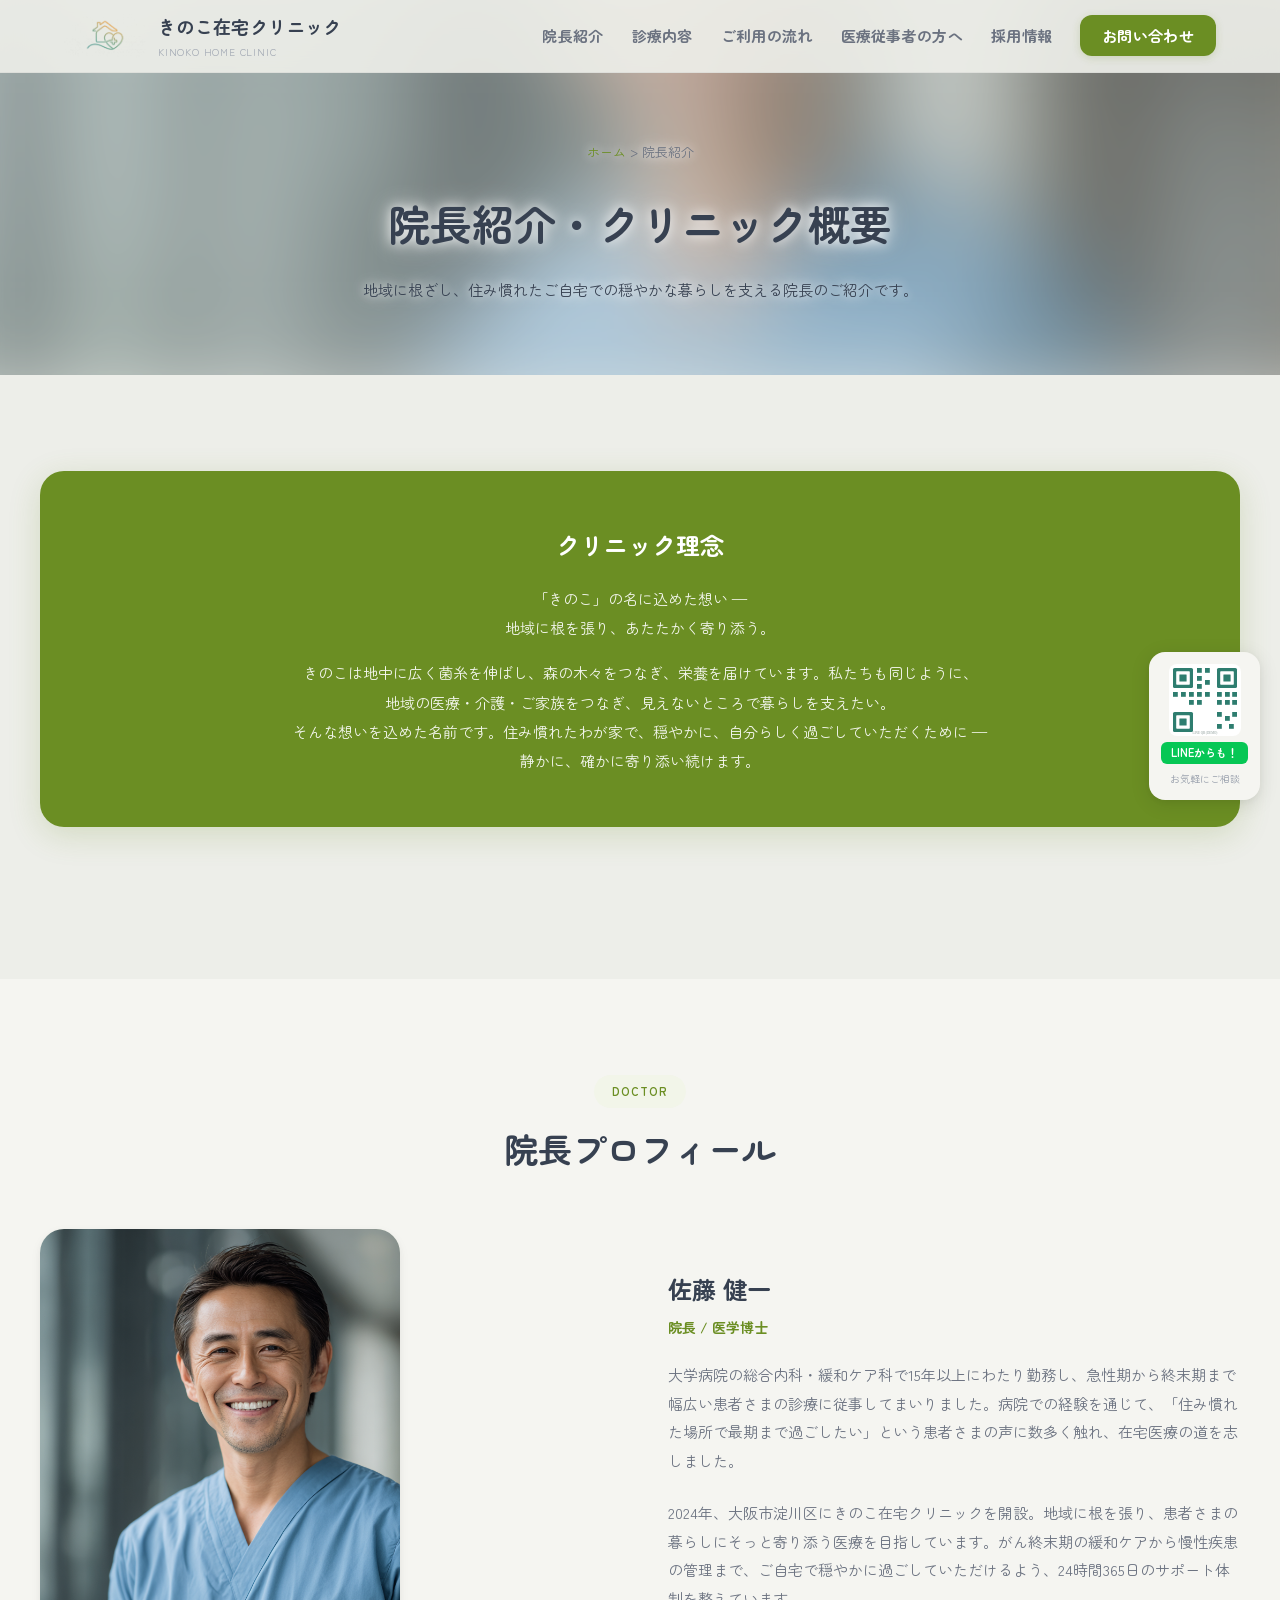
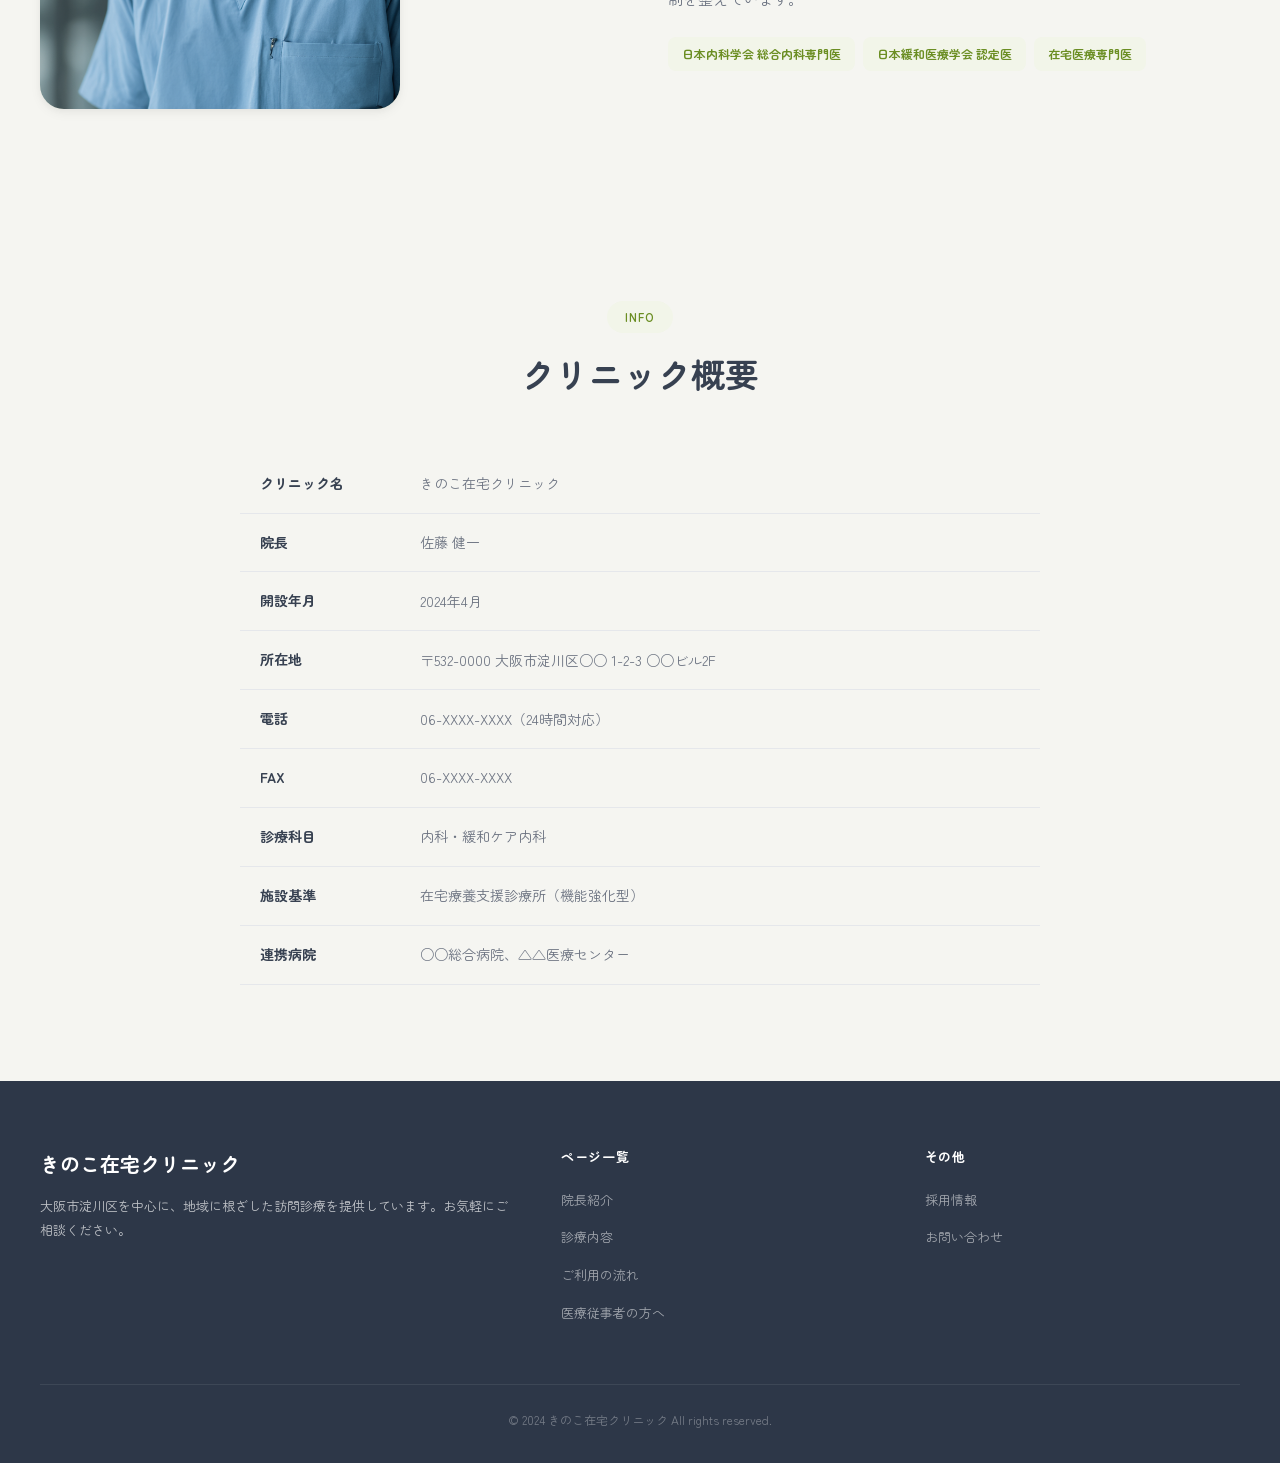
==== commit a4e855d3: "Mobile-optimize philosophy section and about-photo - Reduce philosophy padding on mobile (52px → 28p" ====
--- a/about.html
+++ b/about.html
@@ -67,7 +67,7 @@
       <div class="philosophy">
         <h3>クリニック理念</h3>
         <p>「きのこ」の名に込めた想い &#8212;<br>地域に根を張り、あたたかく寄り添う。</p>
-        <p style="margin-top: 16px;">きのこは目に見えない地中で広く菌糸を伸ばし、森の木々をつなぎ、栄養を届けています。私たちも同じように、地域の医療・介護・ご家族をつなぎ、目には見えにくいところで患者さまの暮らしを支えたい。そんな想いを「きのこ在宅クリニック」という名前に込めました。住み慣れたわが家で、穏やかに、自分らしく過ごしていただくために &#8212; 静かに、でも確かに寄り添い続けます。</p>
+        <p style="margin-top: 16px;">きのこは地中に広く菌糸を伸ばし、森の木々をつなぎ、栄養を届けています。私たちも同じように、地域の医療・介護・ご家族をつなぎ、見えないところで暮らしを支えたい。そんな想いを込めた名前です。住み慣れたわが家で、穏やかに、自分らしく過ごしていただくために &#8212; 静かに、確かに寄り添い続けます。</p>
       </div>
     </div>
   </section>
--- a/style.css
+++ b/style.css
@@ -1410,6 +1410,10 @@
   .referral-contact-cards { grid-template-columns: 1fr 1fr; }
   .procedures-grid { grid-template-columns: 1fr; }
 
+  .philosophy { padding: 28px 20px; }
+  .philosophy h3 { font-size: 20px; }
+  .about-photo { max-width: 260px; margin: 0 auto; }
+
   .phone-banner { display: block; }
   .footer { padding-bottom: 80px; }
   .section { padding: 64px 20px; }
